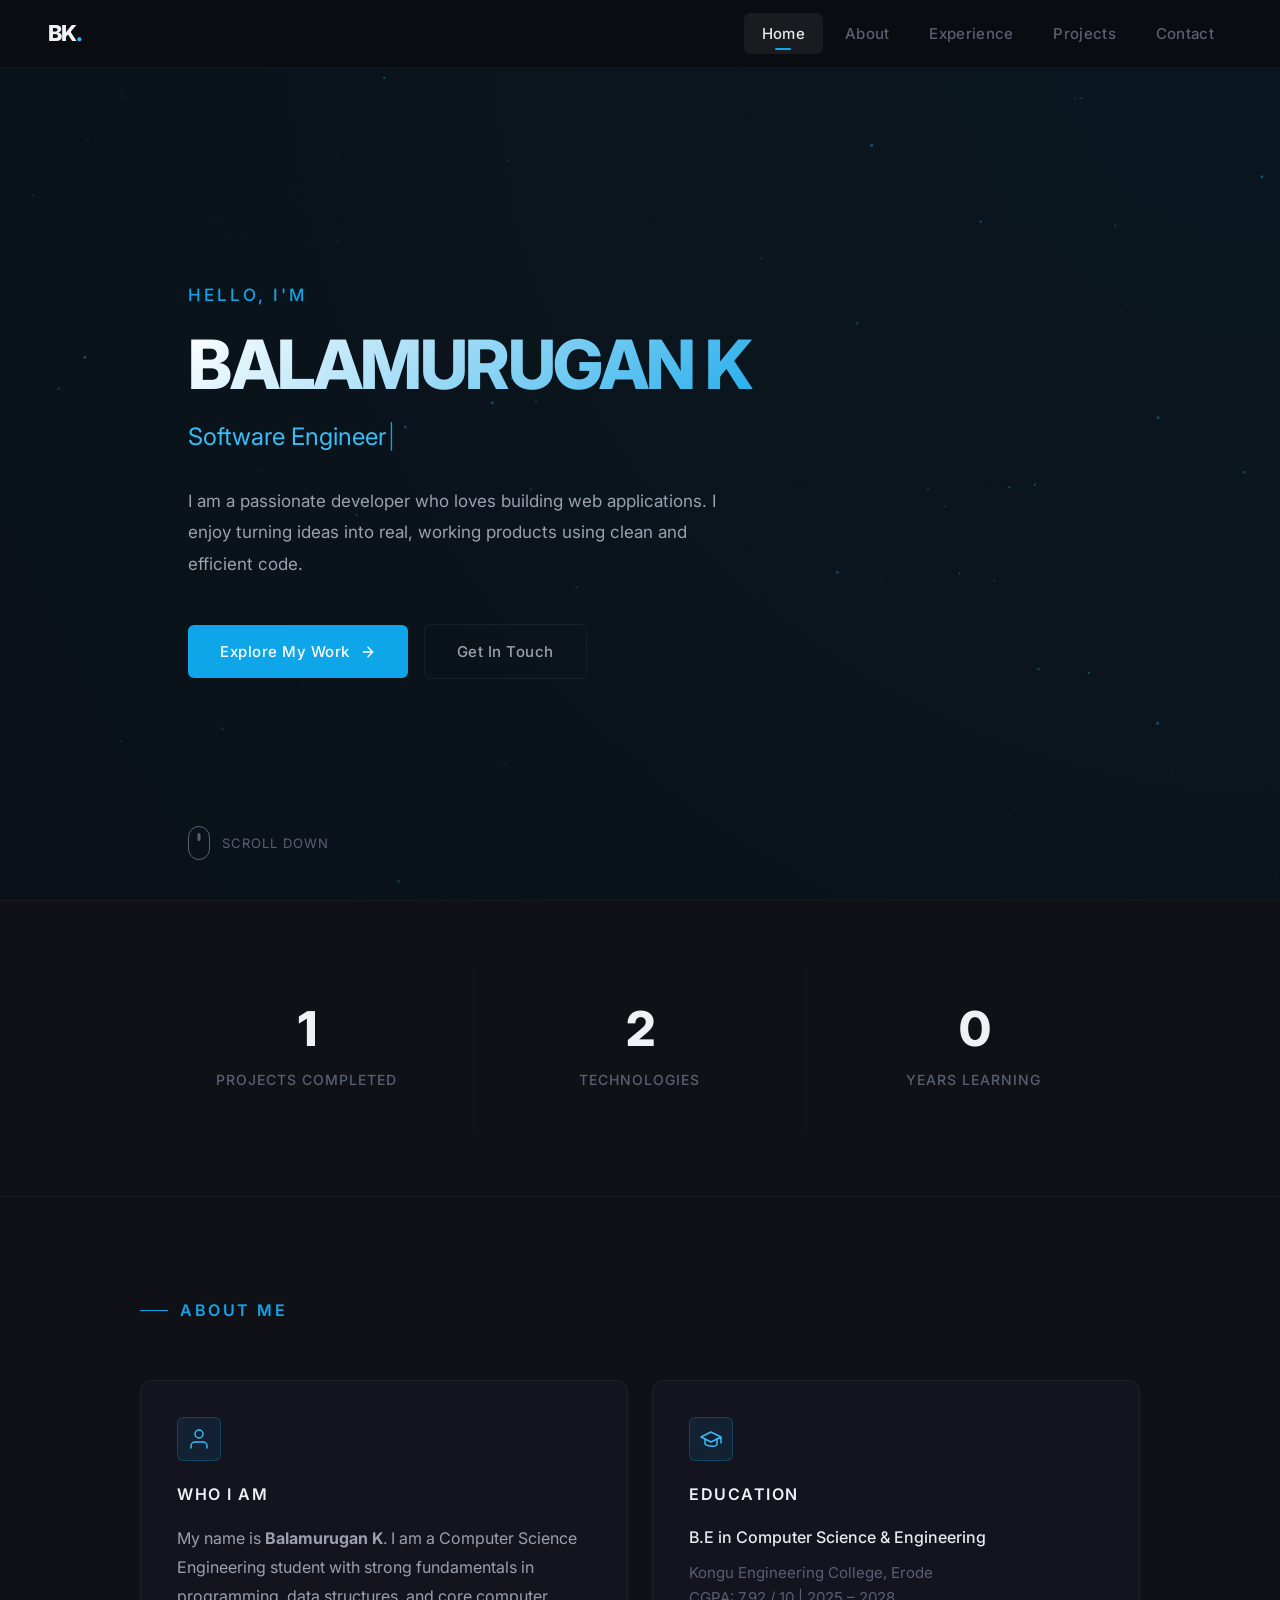
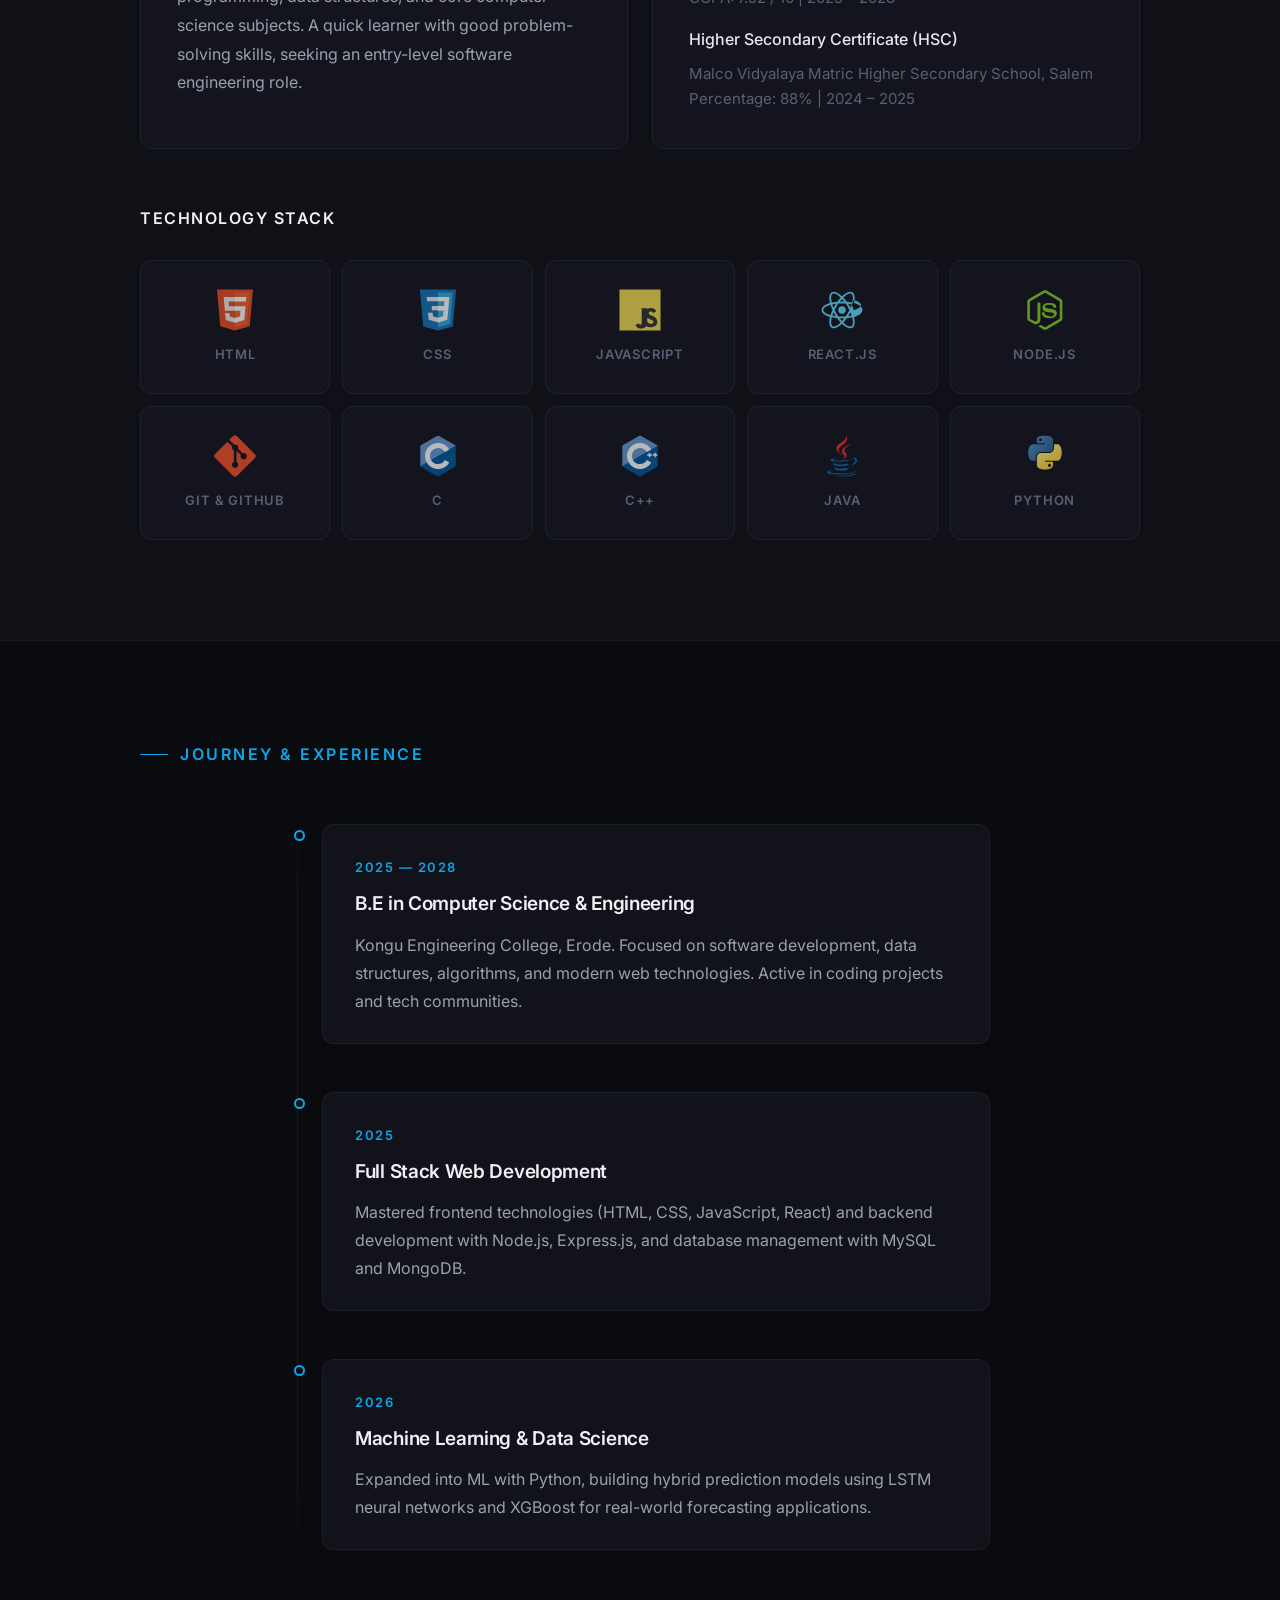
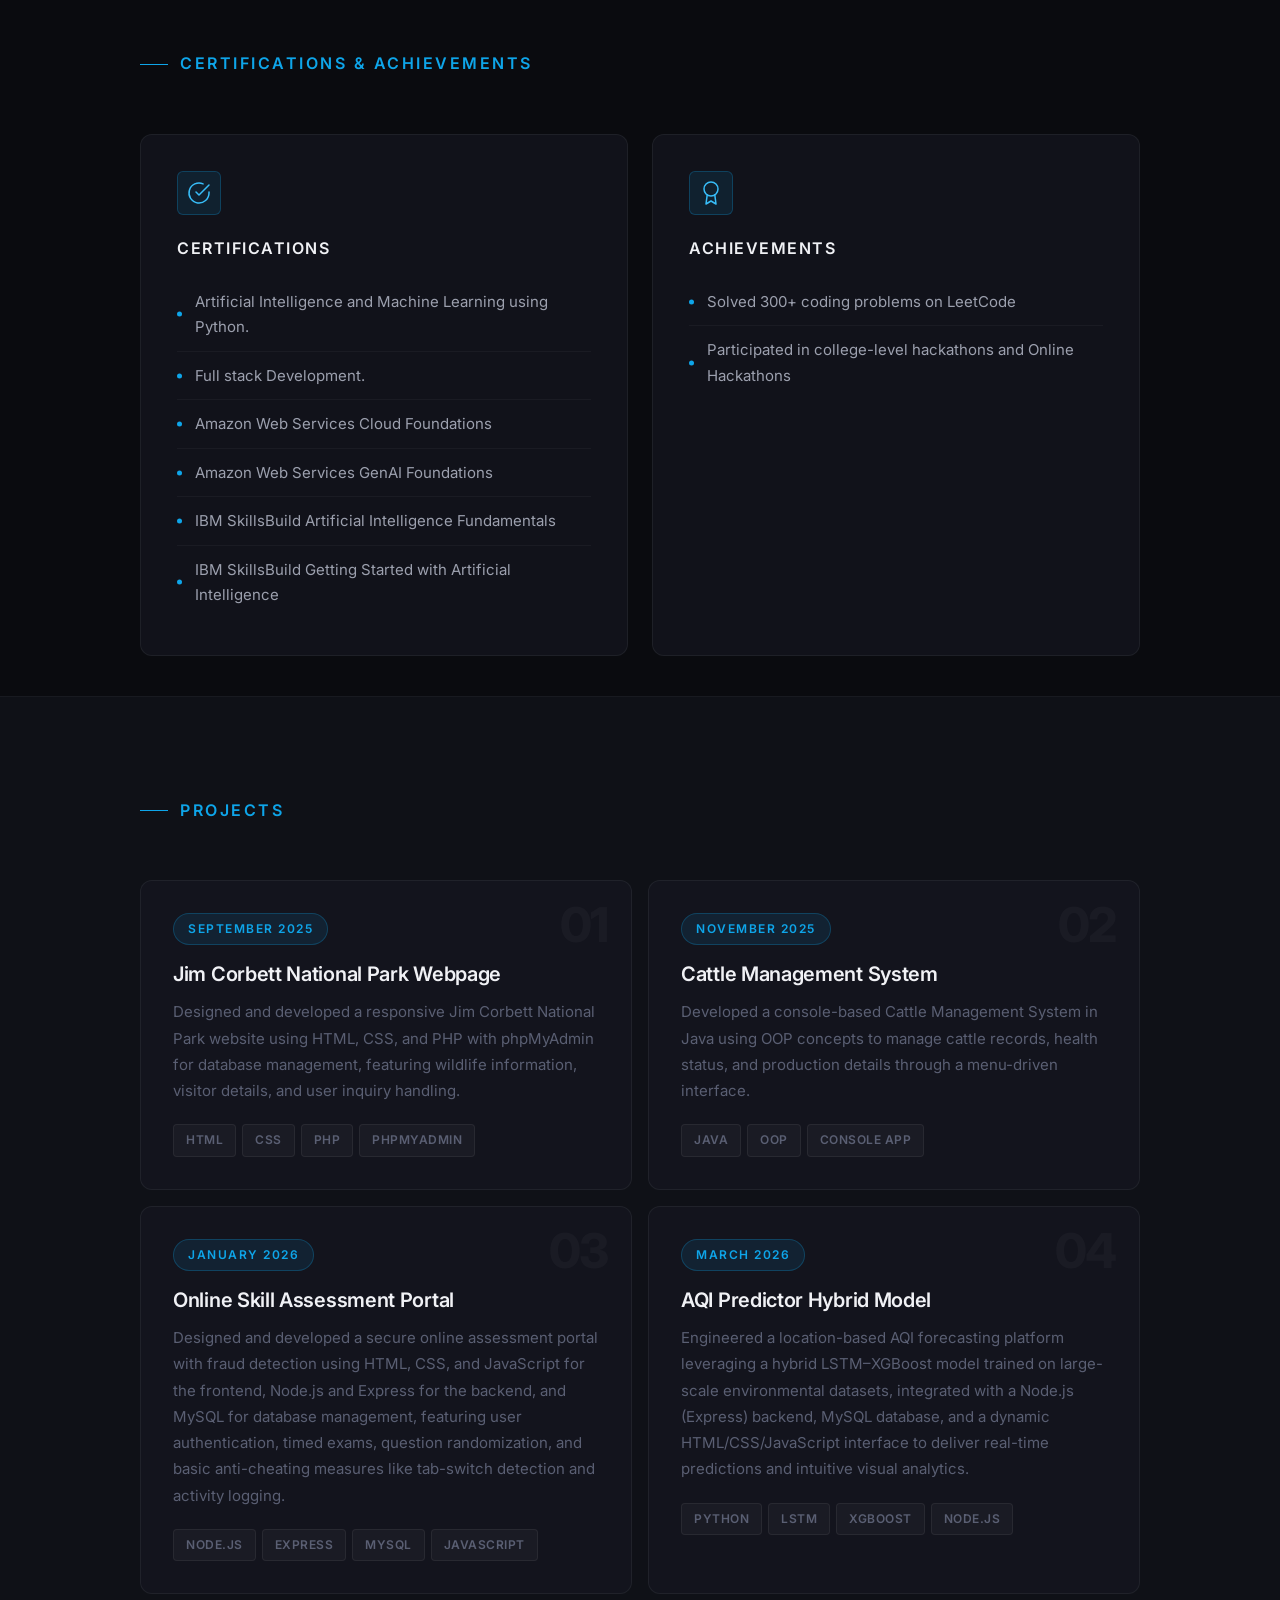
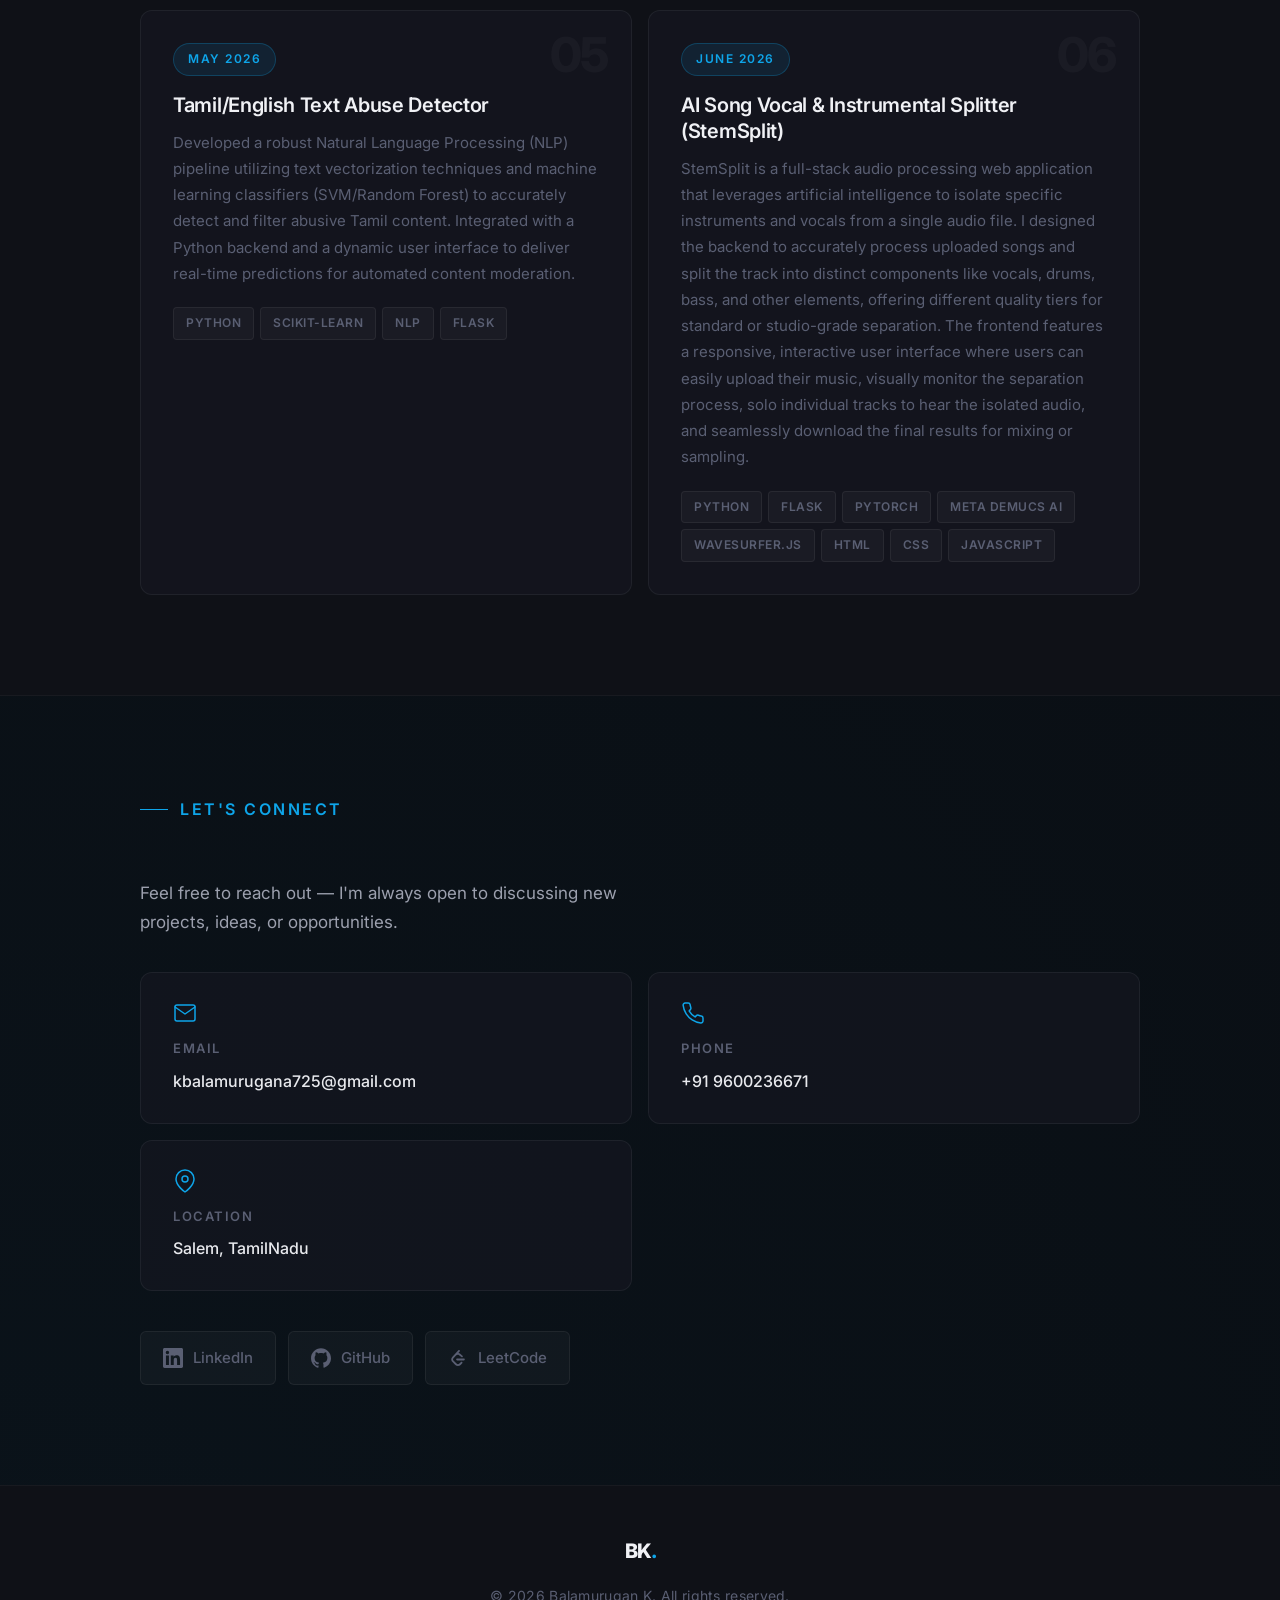
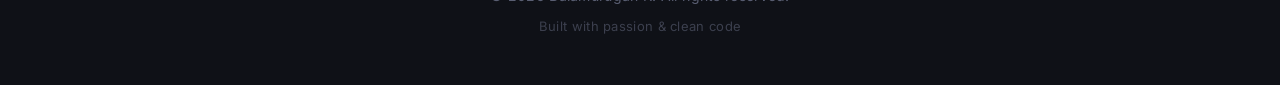
==== index.html @ 9d5fd38d "first commit" ====
<!DOCTYPE html>
<html lang="en">
<head>
    <meta charset="UTF-8">
    <meta name="viewport" content="width=device-width, initial-scale=1.0">
    <title>Balamurugan K - Software Engineer Portfolio</title>
    <meta name="description" content="Portfolio of Balamurugan K - Software Engineer specializing in modern web applications">
    <link rel="stylesheet" href="style.css">
    <link rel="preconnect" href="https://fonts.googleapis.com">
    <link rel="preconnect" href="https://fonts.gstatic.com" crossorigin>
    <link href="https://fonts.googleapis.com/css2?family=Inter:wght@300;400;500;600;700;800&display=swap" rel="stylesheet">
</head>
<body>

    <!-- Scroll Progress Bar -->
    <div class="scroll-progress" id="scroll-progress"></div>

    <!-- Animated Background Canvas -->
    <canvas id="bg-canvas"></canvas>

    <!-- Navigation -->
    <header id="main-header">
        <h1 class="logo">BK<span class="logo-dot">.</span></h1>
        <nav>
            <a href="#home" class="nav-link active">Home</a>
            <a href="#about" class="nav-link">About</a>
            <a href="#experience" class="nav-link">Experience</a>
            <a href="#projects" class="nav-link">Projects</a>
            <a href="#contact" class="nav-link">Contact</a>
        </nav>
        <button class="mobile-menu-btn" id="mobile-menu-btn" aria-label="Toggle menu">
            <span></span>
            <span></span>
            <span></span>
        </button>
    </header>

    <!-- Mobile Nav Overlay -->
    <div class="mobile-nav-overlay" id="mobile-nav-overlay">
        <nav class="mobile-nav">
            <a href="#home" class="mobile-nav-link">Home</a>
            <a href="#about" class="mobile-nav-link">About</a>
            <a href="#experience" class="mobile-nav-link">Experience</a>
            <a href="#projects" class="mobile-nav-link">Projects</a>
            <a href="#contact" class="mobile-nav-link">Contact</a>
        </nav>
    </div>

    <!-- Home Section -->
    <section id="home" class="hero-section">
        <div class="hero-content">
            <p class="greeting reveal">Hello, I'm</p>
            <h2 class="name reveal">BALAMURUGAN K</h2>
            <p class="title reveal">
                <span class="typing-text" id="typing-text"></span>
                <span class="cursor-blink">|</span>
            </p>
            <p class="intro reveal">
                I am a passionate developer who loves building web applications. 
                I enjoy turning ideas into real, working products using clean and efficient code.
            </p>
            <div class="hero-cta reveal">
                <a href="#about" class="btn btn-primary">
                    <span>Explore My Work</span>
                    <svg width="16" height="16" viewBox="0 0 24 24" fill="none" stroke="currentColor" stroke-width="2" stroke-linecap="round" stroke-linejoin="round"><line x1="5" y1="12" x2="19" y2="12"/><polyline points="12 5 19 12 12 19"/></svg>
                </a>
                <a href="#contact" class="btn btn-outline">Get In Touch</a>
            </div>
        </div>
        <div class="scroll-indicator">
            <div class="mouse">
                <div class="mouse-wheel"></div>
            </div>
            <span>Scroll Down</span>
        </div>
    </section>

    <!-- Stats Section -->
    <section id="stats" class="stats-section">
        <div class="stats-grid">
            <div class="stat-item reveal">
                <span class="stat-number" data-target="5">0</span>
                <span class="stat-label">Projects Completed</span>
            </div>
            <div class="stat-item reveal">
                <span class="stat-number" data-target="9">0</span>
                <span class="stat-label">Technologies</span>
            </div>
            <div class="stat-item reveal">
                <span class="stat-number" data-target="2">0</span>
                <span class="stat-label">Years Learning</span>
            </div>
            <!-- <div class="stat-item reveal">
                <span class="stat-number" data-target="100">0</span>
                <span class="stat-suffix">%</span>
                <span class="stat-label">Passion & Dedication</span>
            </div> -->
        </div>
    </section>

    <!-- About Section -->
    <section id="about">
        <h2 class="section-title reveal">About Me</h2>
        <div class="about-content">
            <div class="about-card reveal">
                <div class="about-card-icon">
                    <svg width="24" height="24" viewBox="0 0 24 24" fill="none" stroke="currentColor" stroke-width="1.5" stroke-linecap="round" stroke-linejoin="round"><path d="M20 21v-2a4 4 0 0 0-4-4H8a4 4 0 0 0-4 4v2"/><circle cx="12" cy="7" r="4"/></svg>
                </div>
                <h3>Who I Am</h3>
                <p>
                    My name is <strong>Balamurugan K</strong>. I am a Computer Science Engineering student with strong fundamentals in programming, data structures, and core computer science subjects. A quick learner with good problem-solving skills, seeking an entry-level software engineering role.
                </p>
            </div>
            <div class="about-card reveal">
                <div class="about-card-icon">
                    <svg width="24" height="24" viewBox="0 0 24 24" fill="none" stroke="currentColor" stroke-width="1.5" stroke-linecap="round" stroke-linejoin="round"><path d="M22 10v6M2 10l10-5 10 5-10 5z"/><path d="M6 12v5c3 3 12 3 12 0v-5"/></svg>
                </div>
                <h3>Education</h3>
                <div class="education-item">
                    <div class="edu-degree">B.E in Computer Science & Engineering</div>
                    <div class="edu-details">Kongu Engineering College, Erode<br>CGPA: 7.92 / 10 | 2025 – 2028</div>
                </div>
                <div class="education-item" style="margin-top: 15px;">
                    <div class="edu-degree">Higher Secondary Certificate (HSC)</div>
                    <div class="edu-details">Malco Vidyalaya Matric Higher Secondary School, Salem<br>Percentage: 88% | 2024 – 2025</div>
                </div>
            </div>

        </div>

        <!-- Skills with animated progress bars -->
        <div class="skills-section reveal">
            <h3 class="skills-heading">Technology Stack</h3>
            <div class="skills-grid">
                <!-- HTML -->
                <div class="skill-item">
                    <svg viewBox="0 0 128 128" width="48" height="48"><path fill="#E44D26" d="M19.037 113.876L9.032 1.661h109.936l-10.016 112.198-45.019 12.48z"/><path fill="#F16529" d="M64 116.8l36.378-10.086 8.559-95.878H64z"/><path fill="#EBEBEB" d="M64 52.455H45.788L44.53 38.361H64V24.599H29.489l.33 3.692 3.382 37.927H64zm0 35.743l-.061.017-15.327-4.14-.979-10.975H33.816l1.928 21.609 28.193 7.826.063-.017z"/><path fill="#fff" d="M63.952 52.455v13.763h16.947l-1.597 17.849-15.35 4.143v14.319l28.215-7.82.207-2.325 3.234-36.233.335-3.696h-3.708zm0-27.856v13.762h33.244l.276-3.092.628-6.978.329-3.692z"/></svg>
                    <span>HTML</span>
                </div>
                <!-- CSS -->
                <div class="skill-item">
                    <svg viewBox="0 0 128 128" width="48" height="48"><path fill="#1572B6" d="M18.814 114.123L8.76 1.352h110.48l-10.064 112.754-45.243 12.543z"/><path fill="#33A9DC" d="M64.001 117.062l36.559-10.136 8.601-96.354h-45.16z"/><path fill="#fff" d="M64.001 51.429h18.302l1.264-14.163H64.001V24.166h34.682l-.332 3.711-3.4 38.114H64.001z"/><path fill="#EBEBEB" d="M64.083 87.349l-.061.018-15.403-4.159-.985-11.031H33.752l1.937 21.717 28.331 7.863.063-.018z"/><path fill="#fff" d="M81.127 64.675l-1.666 18.522-15.426 4.164v14.39l28.354-7.858.208-2.337 2.406-26.881z"/><path fill="#EBEBEB" d="M64.048 24.166v13.1H30.64l-.277-3.108-.633-7.081-.337-2.911zm-.047 27.263v13.1H45.788l-.277-3.108-.632-7.08-.338-2.912z"/></svg>
                    <span>CSS</span>
                </div>
                <!-- JavaScript -->
                <div class="skill-item">
                    <svg viewBox="0 0 128 128" width="48" height="48"><path fill="#F0DB4F" d="M1.408 1.408h125.184v125.185H1.408z"/><path fill="#323330" d="M116.347 96.736c-.917-5.711-4.641-10.508-15.672-14.981-3.832-1.761-8.104-3.022-9.377-5.926-.452-1.69-.512-2.642-.226-3.665.821-3.32 4.784-4.355 7.925-3.403 2.023.678 3.938 2.237 5.093 4.724 5.402-3.498 5.391-3.475 9.163-5.879-1.381-2.141-2.118-3.129-3.022-4.045-3.249-3.629-7.676-5.498-14.756-5.355l-3.688.477c-3.534.893-6.902 2.748-8.877 5.235-5.926 6.724-4.236 18.492 2.975 23.335 7.104 5.332 17.54 6.545 18.873 11.531 1.297 6.104-4.486 8.08-10.234 7.378-4.236-.881-6.592-3.034-9.139-6.949-4.688 2.713-4.688 2.713-9.508 5.485 1.143 2.499 2.344 3.63 4.26 5.795 9.068 9.198 31.76 8.746 35.83-5.176.165-.478 1.261-3.666.38-8.581zM69.21 58.943l-.024 36.044c0 4.542.063 8.768-.3 10.18-.535 2.413-1.929 3.522-3.864 3.522-2.379 0-3.363-1.178-4.724-3.403-.357-.595-.596-.952-.727-1.19l-9.474 5.783c1.583 3.249 3.915 6.044 6.963 7.843 4.545 2.676 10.634 3.476 17.09 1.843 4.184-1.178 7.795-3.639 9.737-7.593 2.738-5.296 2.159-11.771 2.132-18.96l.048-34.164H69.21z"/></svg>
                    <span>JavaScript</span>
                </div>
                <!-- React -->
                <div class="skill-item">
                    <svg viewBox="0 0 128 128" width="48" height="48"><g fill="#61DAFB"><circle cx="64" cy="64" r="11.4"/><path d="M107.3 45.2c-2.2-.8-4.5-1.6-6.9-2.3.6-2.4 1.1-4.8 1.5-7.1 2.1-13.2-.2-22.5-6.6-26.1-1.9-1.1-4-1.6-6.4-1.6-7 0-15.9 5.2-24.9 13.9-9-8.7-17.9-13.9-24.9-13.9-2.4 0-4.5.5-6.4 1.6-6.4 3.7-8.7 13-6.6 26.1.4 2.3.9 4.7 1.5 7.1-2.4.7-4.7 1.4-6.9 2.3C8.2 50 1.4 56.6 1.4 64s6.9 14 19.3 18.8c2.2.8 4.5 1.6 6.9 2.3-.6 2.4-1.1 4.8-1.5 7.1-2.1 13.2.2 22.5 6.6 26.1 1.9 1.1 4 1.6 6.4 1.6 7.1 0 16-5.2 24.9-13.9 9 8.7 17.9 13.9 24.9 13.9 2.4 0 4.5-.5 6.4-1.6 6.4-3.7 8.7-13 6.6-26.1-.4-2.3-.9-4.7-1.5-7.1 2.4-.7 4.7-1.4 6.9-2.3 12.5-4.8 19.3-11.4 19.3-18.8s-6.8-14-19.3-18.8zM92.5 14.7c4.1 2.4 5.5 9.8 3.8 20.3-.3 2.1-.8 4.3-1.4 6.6-5.2-1.2-10.7-2-16.5-2.5-3.4-4.8-6.9-9.1-10.4-13 7.4-7.3 14.9-12.3 21-12.3 1.3 0 2.5.3 3.5.9zM81.3 74c-1.8 3.2-3.9 6.4-6.1 9.6-3.7.3-7.4.4-11.2.4-3.9 0-7.6-.1-11.2-.4-2.2-3.2-4.2-6.4-6-9.6-1.9-3.3-3.7-6.7-5.3-10 1.6-3.3 3.4-6.7 5.3-10 1.8-3.2 3.9-6.4 6.1-9.6 3.7-.3 7.4-.4 11.2-.4 3.9 0 7.6.1 11.2.4 2.2 3.2 4.2 6.4 6 9.6 1.9 3.3 3.7 6.7 5.3 10-1.7 3.3-3.4 6.6-5.3 10zm8.3-3.3c1.5 3.5 2.7 6.9 3.8 10.3-3.4.8-7 1.4-10.8 1.9 1.2-1.9 2.5-3.9 3.6-6 1.2-2 2.3-4.1 3.4-6.2zM64 97.8c-2.4-2.6-4.7-5.4-6.9-8.3 2.3.1 4.6.2 6.9.2 2.3 0 4.6-.1 6.9-.2-2.2 2.9-4.5 5.7-6.9 8.3zm-18.6-15c-3.8-.5-7.4-1.1-10.8-1.9 1.1-3.3 2.3-6.8 3.8-10.3 1.1 2 2.2 4.1 3.4 6.1 1.2 2.1 2.4 4.1 3.6 6.1zm-7-25.5c-1.5-3.5-2.7-6.9-3.8-10.3 3.4-.8 7-1.4 10.8-1.9-1.2 1.9-2.5 3.9-3.6 6-1.2 2-2.3 4.1-3.4 6.2zM64 30.2c2.4 2.6 4.7 5.4 6.9 8.3-2.3-.1-4.6-.2-6.9-.2-2.3 0-4.6.1-6.9.2 2.2-2.9 4.5-5.7 6.9-8.3zm22.2 21l-3.6-6c3.8.5 7.4 1.1 10.8 1.9-1.1 3.3-2.3 6.8-3.8 10.3-1.1-2.1-2.2-4.2-3.4-6.2zM31.7 35c-1.7-10.5-.3-17.9 3.8-20.3 1-.6 2.2-.9 3.5-.9 6 0 13.5 4.9 21 12.3-3.5 3.8-7 8.2-10.4 13-5.8.5-11.3 1.4-16.5 2.5-.6-2.3-1-4.5-1.4-6.6zM7 64c0-4.7 5.7-9.7 15.7-13.4 2-.8 4.2-1.5 6.4-2.1 1.6 5 3.6 10.3 6 15.6-2.4 5.3-4.5 10.5-6 15.5C15.3 75.6 7 69.6 7 64zm28.5 49.3c-4.1-2.4-5.5-9.8-3.8-20.3.3-2.1.8-4.3 1.4-6.6 5.2 1.2 10.7 2 16.5 2.5 3.4 4.8 6.9 9.1 10.4 13-7.4 7.3-14.9 12.3-21 12.3-1.3 0-2.5-.3-3.5-.9zM96.3 93c1.7 10.5.3 17.9-3.8 20.3-1 .6-2.2.9-3.5.9-6 0-13.5-4.9-21-12.3 3.5-3.8 7-8.2 10.4-13 5.8-.5 11.3-1.4 16.5-2.5.6 2.3 1 4.5 1.4 6.6zm9.9-30.6c-2 .8-4.2 1.5-6.4 2.1-1.6-5-3.6-10.3-6-15.6 2.4-5.3 4.5-10.5 6-15.5 13.8 4 22.1 10 22.1 15.6 0 4.7-5.8 9.7-15.7 13.4z"/></g></svg>
                    <span>React.js</span>
                </div>
                <!-- Node.js -->
                <div class="skill-item">
                    <svg viewBox="0 0 128 128" width="48" height="48"><path fill="#83CD29" d="M112.771 30.334L68.674 4.729c-2.781-1.584-6.402-1.584-9.205 0L14.901 30.334C12.031 31.985 10 35.088 10 38.407v51.142c0 3.319 2.084 6.423 4.954 8.083l11.775 6.688c5.628 2.772 7.617 2.772 10.178 2.772 8.333 0 13.093-5.039 13.093-13.828v-50.49c0-.713-.371-1.774-1.071-1.774h-5.623c-.712 0-2.306 1.061-2.306 1.774v50.49c0 3.896-3.524 7.773-10.11 4.48L18.723 91.06c-.424-.23-.723-.693-.723-1.181V38.407c0-.482.555-.966.982-1.213l44.424-25.561c.415-.235 1.025-.235 1.439 0l43.882 25.555c.42.253.272.722.272 1.219v51.142c0 .488.183.963-.232 1.198l-44.086 25.576c-.378.227-.847.227-1.261 0l-11.307-6.749c-.341-.198-.746-.269-1.073-.086-3.146 1.783-3.726 2.02-6.677 3.043-.726.253-1.797.692.41 1.929l14.798 8.754a9.294 9.294 0 004.647 1.246c1.642 0 3.25-.426 4.667-1.246l43.885-25.582c2.87-1.672 4.23-4.764 4.23-8.083V38.407c0-3.319-1.36-6.414-4.229-8.073zM77.91 81.445c-11.726 0-14.309-3.235-15.17-9.066-.1-.628-.633-1.379-1.272-1.379h-5.731c-.71 0-1.279.86-1.279 1.566 0 7.466 4.059 16.512 23.453 16.512 14.039 0 22.088-5.455 22.088-15.109 0-9.572-6.467-12.084-20.082-13.886-13.762-1.819-15.16-2.738-15.16-5.962 0-2.658 1.184-6.203 11.374-6.203 9.105 0 12.461 1.954 13.842 8.091.118.577.645 1.06 1.24 1.06h5.754c.354 0 .692-.286.94-.586.241-.3.367-.624.367-1.032-.577-8.604-5.129-12.612-22.143-12.612-12.659 0-20.198 5.334-20.198 14.289 0 9.7 7.5 12.378 19.641 13.563 14.545 1.425 15.607 3.547 15.607 6.415 0 4.972-3.978 7.076-13.271 7.076z"/></svg>
                    <span>Node.js</span>
                </div>
                <!-- Git -->
                <div class="skill-item">
                    <svg viewBox="0 0 128 128" width="48" height="48"><path fill="#F34F29" d="M124.737 58.378L69.621 3.264c-3.172-3.174-8.32-3.174-11.497 0L46.68 14.71l14.518 14.518c3.375-1.139 7.243-.375 9.932 2.314 2.703 2.706 3.461 6.607 2.294 9.993l13.992 13.993c3.385-1.167 7.292-.413 9.994 2.295 3.78 3.777 3.78 9.9 0 13.679a9.673 9.673 0 01-13.683 0 9.677 9.677 0 01-2.105-10.521L68.574 47.933l-.002 34.341a9.708 9.708 0 012.559 1.828c3.778 3.777 3.778 9.898 0 13.683-3.779 3.777-9.904 3.777-13.679 0-3.778-3.784-3.778-9.905 0-13.683a9.65 9.65 0 013.167-2.11V47.333a9.581 9.581 0 01-3.167-2.111c-2.862-2.86-3.551-7.06-2.083-10.576L41.056 20.333 3.264 58.123a8.133 8.133 0 000 11.5l55.117 55.114c3.174 3.174 8.32 3.174 11.499 0l54.858-54.858a8.135 8.135 0 00-.001-11.501z"/></svg>
                    <span>Git & GitHub</span>
                </div>
                <!-- C -->
                <div class="skill-item">
                    <svg viewBox="0 0 128 128" width="48" height="48"><path fill="#659AD3" d="M115.4 30.7L67.1 2.9c-.8-.5-1.9-.7-3.1-.7-1.2 0-2.3.3-3.1.7l-48 27.9c-1.7 1-2.9 3.5-2.9 5.4v55.7c0 1.1.2 2.4 1 3.5l106.8-62c-.6-1.2-1.5-2.1-2.4-2.7z"/><path fill="#03599C" d="M10.7 95.3c.5.8 1.2 1.5 1.9 1.9l48.2 27.9c.8.5 1.9.7 3.1.7 1.2 0 2.3-.3 3.1-.7l48-27.9c1.7-1 2.9-3.5 2.9-5.4V36.1c0-.9-.1-1.9-.6-2.8l-106.6 62z"/><path fill="#fff" d="M85.3 76.3C81.1 83.5 73.1 88.5 64 88.5c-13.5 0-24.5-11-24.5-24.5s11-24.5 24.5-24.5c9.1 0 17.1 5 21.3 12.5l13-7.5c-6.8-11.9-19.6-20-34.3-20-21.8 0-39.5 17.7-39.5 39.5s17.7 39.5 39.5 39.5c14.6 0 27.4-8 34.2-19.8l-12.9-7.4z"/></svg>
                    <span>C</span>
                </div>
                <!-- C++ -->
                <div class="skill-item">
                    <svg viewBox="0 0 128 128" width="48" height="48"><path fill="#659AD3" d="M115.4 30.7L67.1 2.9c-.8-.5-1.9-.7-3.1-.7-1.2 0-2.3.3-3.1.7l-48 27.9c-1.7 1-2.9 3.5-2.9 5.4v55.7c0 1.1.2 2.4 1 3.5l106.8-62c-.6-1.2-1.5-2.1-2.4-2.7z"/><path fill="#03599C" d="M10.7 95.3c.5.8 1.2 1.5 1.9 1.9l48.2 27.9c.8.5 1.9.7 3.1.7 1.2 0 2.3-.3 3.1-.7l48-27.9c1.7-1 2.9-3.5 2.9-5.4V36.1c0-.9-.1-1.9-.6-2.8l-106.6 62z"/><path fill="#fff" d="M85.3 76.3C81.1 83.5 73.1 88.5 64 88.5c-13.5 0-24.5-11-24.5-24.5s11-24.5 24.5-24.5c9.1 0 17.1 5 21.3 12.5l13-7.5c-6.8-11.9-19.6-20-34.3-20-21.8 0-39.5 17.7-39.5 39.5s17.7 39.5 39.5 39.5c14.6 0 27.4-8 34.2-19.8l-12.9-7.4z"/><path fill="#fff" d="M100 59h-5v-5h-4v5h-5v4h5v5h4v-5h5zM117 59h-5v-5h-4v5h-5v4h5v5h4v-5h5z"/></svg>
                    <span>C++</span>
                </div>
                <!-- Java -->
                <div class="skill-item">
                    <svg viewBox="0 0 128 128" width="48" height="48"><path fill="#0074BD" d="M47.617 98.12s-4.767 2.774 3.397 3.71c9.892 1.13 14.947.968 25.845-1.092 0 0 2.871 1.795 6.873 3.351-24.439 10.47-55.308-.607-36.115-5.969zm-2.988-13.665s-5.348 3.959 2.823 4.805c10.567 1.091 18.91 1.18 33.354-1.6 0 0 1.993 2.025 5.132 3.131-29.542 8.64-62.446.68-41.309-6.336z"/><path fill="#EA2D2E" d="M69.802 61.271c6.025 6.935-1.58 13.17-1.58 13.17s15.289-7.891 8.269-17.777c-6.559-9.215-11.587-13.792 15.635-29.58 0 .001-42.731 10.67-22.324 34.187z"/><path fill="#0074BD" d="M102.123 108.229s3.529 2.91-3.888 5.159c-14.102 4.272-58.706 5.56-71.094.171-4.451-1.938 3.899-4.625 6.526-5.192 2.739-.593 4.303-.485 4.303-.485-4.953-3.487-32.013 6.85-13.743 9.815 49.821 8.076 90.817-3.637 77.896-9.468zM49.912 70.294s-22.686 5.389-8.033 7.348c6.188.828 18.518.638 30.011-.326 9.39-.789 18.813-2.474 18.813-2.474s-3.308 1.419-5.704 3.053c-23.042 6.061-67.544 3.238-54.731-2.958 10.832-5.239 19.644-4.643 19.644-4.643zm40.697 22.747c23.421-12.167 12.591-23.86 5.032-22.285-1.848.385-2.677.72-2.677.72s.688-1.079 2-1.543c14.953-5.255 26.451 15.503-4.823 23.725 0-.002.359-.327.468-.617z"/><path fill="#EA2D2E" d="M76.491 1.587S89.459 14.563 63.79 32.22c-20.65 14.193-4.702 22.277-.001 31.516-12.034-10.862-20.866-20.413-14.947-29.322C57.619 21.902 80.375 16.14 76.491 1.587z"/><path fill="#0074BD" d="M52.214 126.021c22.476 1.437 57-.8 57.817-11.436 0 0-1.571 4.032-18.577 7.231-19.186 3.612-42.854 3.191-56.887.874 0 .001 2.875 2.381 17.647 3.331z"/></svg>
                    <span>Java</span>
                </div>
                <!-- Python -->
                <div class="skill-item">
                    <svg viewBox="0 0 128 128" width="48" height="48"><linearGradient id="a" x1="70.252" x2="170.659" y1="1237.399" y2="1151.066" gradientTransform="matrix(.563 0 0 -.568 -29.215 707.817)" gradientUnits="userSpaceOnUse"><stop offset="0" stop-color="#5A9FD4"/><stop offset="1" stop-color="#306998"/></linearGradient><path fill="url(#a)" d="M63.391 1.988c-4.222.02-8.252.379-11.8 1.007-10.45 1.846-12.346 5.71-12.346 12.837v9.411h24.693v3.137H29.977c-7.176 0-13.46 4.313-15.426 12.521-2.268 9.405-2.368 15.275 0 25.096 1.755 7.311 5.947 12.519 13.124 12.519h8.491V67.234c0-8.151 7.051-15.34 15.426-15.34h24.665c6.866 0 12.346-5.654 12.346-12.548V15.833c0-6.693-5.646-11.72-12.346-12.837-4.244-.706-8.645-1.027-12.866-1.008zM50.037 9.557c2.55 0 4.634 2.117 4.634 4.721 0 2.593-2.083 4.69-4.634 4.69-2.56 0-4.633-2.097-4.633-4.69-.001-2.604 2.073-4.721 4.633-4.721z"/><linearGradient id="b" x1="209.474" x2="173.62" y1="1098.811" y2="1149.537" gradientTransform="matrix(.563 0 0 -.568 -29.215 707.817)" gradientUnits="userSpaceOnUse"><stop offset="0" stop-color="#FFD43B"/><stop offset="1" stop-color="#FFE873"/></linearGradient><path fill="url(#b)" d="M91.682 28.38v10.966c0 8.5-7.208 15.655-15.426 15.655H51.591c-6.756 0-12.346 5.783-12.346 12.549v23.515c0 6.691 5.818 10.628 12.346 12.547 7.816 2.297 15.312 2.713 24.665 0 6.216-1.801 12.346-5.423 12.346-12.547v-9.412H63.938v-3.138h37.012c7.176 0 9.852-5.005 12.348-12.519 2.578-7.735 2.467-15.174 0-25.096-1.774-7.145-5.161-12.521-12.348-12.521h-9.268zM77.809 87.927c2.561 0 4.634 2.097 4.634 4.692 0 2.602-2.074 4.719-4.634 4.719-2.55 0-4.633-2.117-4.633-4.719 0-2.595 2.083-4.692 4.633-4.692z"/></svg>
                    <span>Python</span>
                </div>
            </div>
        </div>
    </section>

    <!-- Experience / Timeline Section -->
    <section id="experience" class="experience-section">
        <h2 class="section-title reveal">Journey & Experience</h2>
        <div class="timeline">
            <div class="timeline-item reveal" data-side="left">
                <div class="timeline-dot"></div>
                <div class="timeline-content">
                    <span class="timeline-date">2025 — 2028</span>
                    <h3>B.E in Computer Science & Engineering</h3>
                    <p>Kongu Engineering College, Erode. Focused on software development, data structures, algorithms, and modern web technologies. Active in coding projects and tech communities.</p>
                </div>
            </div>
            <div class="timeline-item reveal" data-side="right">
                <div class="timeline-dot"></div>
                <div class="timeline-content">
                    <span class="timeline-date">2025</span>
                    <h3>Full Stack Web Development</h3>
                    <p>Mastered frontend technologies (HTML, CSS, JavaScript, React) and backend development with Node.js, Express.js, and database management with MySQL and MongoDB.</p>
                </div>
            </div>
            <div class="timeline-item reveal" data-side="left">
                <div class="timeline-dot"></div>
                <div class="timeline-content">
                    <span class="timeline-date">2026</span>
                    <h3>Machine Learning & Data Science</h3>
                    <p>Expanded into ML with Python, building hybrid prediction models using LSTM neural networks and XGBoost for real-world forecasting applications.</p>
                </div>
            </div>
        </div>
    </section>

    <!-- Certifications & Achievements Section -->
    <section id="certifications-achievements" class="experience-section" style="padding-top: 0; padding-bottom: 40px;">
        <h2 class="section-title reveal">Certifications & Achievements</h2>
        
        <div class="about-content" style="grid-template-columns: repeat(2, 1fr);">
            <div class="about-card reveal">
                <div class="about-card-icon">
                    <svg width="24" height="24" viewBox="0 0 24 24" fill="none" stroke="currentColor" stroke-width="1.5" stroke-linecap="round" stroke-linejoin="round"><path d="M22 11.08V12a10 10 0 1 1-5.93-9.14"></path><polyline points="22 4 12 14.01 9 11.01"></polyline></svg>
                </div>
                <h3>Certifications</h3>
                <ul>
                    <li>Artificial Intelligence and Machine Learning using Python.</li>
                    <li>Full stack Development.</li>
                    <li>Amazon Web Services Cloud Foundations</li>
                    <li>Amazon Web Services GenAI Foundations</li>
                    <li>IBM SkillsBuild Artificial Intelligence Fundamentals</li>
                    <li>IBM SkillsBuild Getting Started with Artificial Intelligence</li>
                </ul>
            </div>
            
            <div class="about-card reveal">
                <div class="about-card-icon">
                    <svg width="24" height="24" viewBox="0 0 24 24" fill="none" stroke="currentColor" stroke-width="1.5" stroke-linecap="round" stroke-linejoin="round"><circle cx="12" cy="8" r="7"></circle><polyline points="8.21 13.89 7 23 12 20 17 23 15.79 13.88"></polyline></svg>
                </div>
                <h3>Achievements</h3>
                <ul>
                    <li>Solved 300+ coding problems on LeetCode</li>
                    <li>Participated in college-level hackathons and Online Hackathons</li>
                </ul>
            </div>
        </div>
    </section>

    <!-- Projects Section -->
    <section id="projects">
        <h2 class="section-title reveal">Projects</h2>
        <div class="projects-grid">

            <!-- Project 1 -->
            <div class="project-card reveal" id="project-jim-corbett">
                <div class="project-card-inner">
                    <div class="project-number">01</div>
                    <div class="project-header">
                        <span class="project-date">September 2025</span>
                    </div>
                    <h3 class="project-title">Jim Corbett National Park Webpage</h3>
                    <p class="project-description">
                        Designed and developed a responsive Jim Corbett National Park website
                        using HTML, CSS, and PHP with phpMyAdmin for database management,
                        featuring wildlife information, visitor details, and user inquiry handling.
                    </p>
                    <div class="project-tags">
                        <span class="tag">HTML</span>
                        <span class="tag">CSS</span>
                        <span class="tag">PHP</span>
                        <span class="tag">phpMyAdmin</span>
                    </div>
                </div>
            </div>

            <!-- Project 2 -->
            <div class="project-card reveal" id="project-cattle-management">
                <div class="project-card-inner">
                    <div class="project-number">02</div>
                    <div class="project-header">
                        <span class="project-date">November 2025</span>
                    </div>
                    <h3 class="project-title">Cattle Management System</h3>
                    <p class="project-description">
                        Developed a console-based Cattle Management System in Java using OOP
                        concepts to manage cattle records, health status, and production details
                        through a menu-driven interface.
                    </p>
                    <div class="project-tags">
                        <span class="tag">Java</span>
                        <span class="tag">OOP</span>
                        <span class="tag">Console App</span>
                    </div>
                </div>
            </div>

            <!-- Project 3 -->
            <div class="project-card reveal" id="project-skill-assessment">
                <div class="project-card-inner">
                    <div class="project-number">03</div>
                    <div class="project-header">
                        <span class="project-date">January 2026</span>
                    </div>
                    <h3 class="project-title">Online Skill Assessment Portal</h3>
                    <p class="project-description">
                        Designed and developed a secure online assessment portal with fraud
                        detection using HTML, CSS, and JavaScript for the frontend, Node.js and
                        Express for the backend, and MySQL for database management, featuring
                        user authentication, timed exams, question randomization, and basic
                        anti-cheating measures like tab-switch detection and activity logging.
                    </p>
                    <div class="project-tags">
                        <span class="tag">Node.js</span>
                        <span class="tag">Express</span>
                        <span class="tag">MySQL</span>
                        <span class="tag">JavaScript</span>
                    </div>
                </div>
            </div>

            <!-- Project 4 -->
            <div class="project-card reveal" id="project-aqi-predictor">
                <div class="project-card-inner">
                    <div class="project-number">04</div>
                    <div class="project-header">
                        <span class="project-date">March 2026</span>
                    </div>
                    <h3 class="project-title">AQI Predictor Hybrid Model</h3>
                    <p class="project-description">
                        Engineered a location-based AQI forecasting platform leveraging a hybrid
                        LSTM–XGBoost model trained on large-scale environmental datasets,
                        integrated with a Node.js (Express) backend, MySQL database, and a dynamic
                        HTML/CSS/JavaScript interface to deliver real-time predictions and intuitive
                        visual analytics.
                    </p>
                    <div class="project-tags">
                        <span class="tag">Python</span>
                        <span class="tag">LSTM</span>
                        <span class="tag">XGBoost</span>
                        <span class="tag">Node.js</span>
                    </div>
                </div>
            </div>

            <!-- Project 5 -->
            <div class="project-card reveal" id="project-abuse-detector">
                <div class="project-card-inner">
                    <div class="project-number">05</div>
                    <div class="project-header">
                        <span class="project-date">May 2026</span>
                    </div>
                    <h3 class="project-title">Tamil/English Text Abuse Detector</h3>
                    <p class="project-description">
                        Developed a robust Natural Language Processing (NLP) pipeline utilizing text vectorization techniques and machine learning classifiers (SVM/Random Forest) to accurately detect and filter abusive Tamil content. Integrated with a Python backend and a dynamic user interface to deliver real-time predictions for automated content moderation.
                    </p>
                    <div class="project-tags">
                        <span class="tag">Python</span>
                        <span class="tag">Scikit-learn</span>
                        <span class="tag">NLP</span>
                        <span class="tag">Flask</span>
                    </div>
                </div>
            </div>

            <!-- Project 6 -->
            <div class="project-card reveal" id="project-stem-split">
                <div class="project-card-inner">
                    <div class="project-number">06</div>
                    <div class="project-header">
                        <span class="project-date">June 2026</span>
                    </div>
                    <h3 class="project-title">AI Song Vocal & Instrumental Splitter (StemSplit)</h3>
                    <p class="project-description">
                        StemSplit is a full-stack audio processing web application that leverages artificial intelligence to isolate specific instruments and vocals from a single audio file. I designed the backend to accurately process uploaded songs and split the track into distinct components like vocals, drums, bass, and other elements, offering different quality tiers for standard or studio-grade separation. The frontend features a responsive, interactive user interface where users can easily upload their music, visually monitor the separation process, solo individual tracks to hear the isolated audio, and seamlessly download the final results for mixing or sampling.
                    </p>
                    <div class="project-tags">
                        <span class="tag">Python</span>
                        <span class="tag">Flask</span>
                        <span class="tag">PyTorch</span>
                        <span class="tag">Meta Demucs AI</span>
                        <span class="tag">WaveSurfer.js</span>
                        <span class="tag">HTML</span>
                        <span class="tag">CSS</span>
                        <span class="tag">JavaScript</span>
                    </div>
                </div>
            </div>

        </div>
    </section>

    <!-- Contact Section -->
    <section id="contact">
        <h2 class="section-title reveal">Let's Connect</h2>
        <div class="contact-wrapper reveal">
            <p class="contact-intro">Feel free to reach out — I'm always open to discussing new projects, ideas, or opportunities.</p>
            <div class="contact-cards">
                <a href="mailto:kbalamurugana725@gmail.com" class="contact-card" id="contact-email">
                    <svg width="24" height="24" viewBox="0 0 24 24" fill="none" stroke="currentColor" stroke-width="1.5" stroke-linecap="round" stroke-linejoin="round"><path d="M4 4h16c1.1 0 2 .9 2 2v12c0 1.1-.9 2-2 2H4c-1.1 0-2-.9-2-2V6c0-1.1.9-2 2-2z"/><polyline points="22,6 12,13 2,6"/></svg>
                    <span class="contact-card-label">Email</span>
                    <span class="contact-card-value">kbalamurugana725@gmail.com</span>
                </a>
                <a href="tel:+919600236671" class="contact-card" id="contact-phone">
                    <svg width="24" height="24" viewBox="0 0 24 24" fill="none" stroke="currentColor" stroke-width="1.5" stroke-linecap="round" stroke-linejoin="round"><path d="M22 16.92v3a2 2 0 0 1-2.18 2 19.79 19.79 0 0 1-8.63-3.07 19.5 19.5 0 0 1-6-6 19.79 19.79 0 0 1-3.07-8.67A2 2 0 0 1 4.11 2h3a2 2 0 0 1 2 1.72 12.84 12.84 0 0 0 .7 2.81 2 2 0 0 1-.45 2.11L8.09 9.91a16 16 0 0 0 6 6l1.27-1.27a2 2 0 0 1 2.11-.45 12.84 12.84 0 0 0 2.81.7A2 2 0 0 1 22 16.92z"/></svg>
                    <span class="contact-card-label">Phone</span>
                    <span class="contact-card-value">+91 9600236671</span>
                </a>
                <div class="contact-card" id="contact-location" style="cursor: default;">
                    <svg width="24" height="24" viewBox="0 0 24 24" fill="none" stroke="currentColor" stroke-width="1.5" stroke-linecap="round" stroke-linejoin="round"><path d="M21 10c0 7-9 13-9 13s-9-6-9-13a9 9 0 0 1 18 0z"></path><circle cx="12" cy="10" r="3"></circle></svg>
                    <span class="contact-card-label">Location</span>
                    <span class="contact-card-value">Salem, TamilNadu</span>
                </div>
            </div>
            <div class="social-links">
                <!-- LinkedIn -->
                <a href="https://www.linkedin.com/in/balamurugan-k-868347327/" target="_blank" class="social-icon" id="linkedin-link" title="LinkedIn">
                    <svg xmlns="http://www.w3.org/2000/svg" width="20" height="20" viewBox="0 0 24 24" fill="currentColor">
                        <path d="M20.447 20.452h-3.554v-5.569c0-1.328-.027-3.037-1.852-3.037-1.853 0-2.136 1.445-2.136 2.939v5.667H9.351V9h3.414v1.561h.046c.477-.9 1.637-1.85 3.37-1.85 3.601 0 4.267 2.37 4.267 5.455v6.286zM5.337 7.433a2.062 2.062 0 01-2.063-2.065 2.064 2.064 0 112.063 2.065zm1.782 13.019H3.555V9h3.564v11.452zM22.225 0H1.771C.792 0 0 .774 0 1.729v20.542C0 23.227.792 24 1.771 24h20.451C23.2 24 24 23.227 24 22.271V1.729C24 .774 23.2 0 22.222 0h.003z"/>
                    </svg>
                    <span>LinkedIn</span>
                </a>
                <!-- GitHub -->
                <a href="https://github.com/balamurugank-22" target="_blank" class="social-icon" id="github-link" title="GitHub">
                    <svg xmlns="http://www.w3.org/2000/svg" width="20" height="20" viewBox="0 0 24 24" fill="currentColor">
                        <path d="M12 .297c-6.63 0-12 5.373-12 12 0 5.303 3.438 9.8 8.205 11.385.6.113.82-.258.82-.577 0-.285-.01-1.04-.015-2.04-3.338.724-4.042-1.61-4.042-1.61C4.422 18.07 3.633 17.7 3.633 17.7c-1.087-.744.084-.729.084-.729 1.205.084 1.838 1.236 1.838 1.236 1.07 1.835 2.809 1.305 3.495.998.108-.776.417-1.305.76-1.605-2.665-.3-5.466-1.332-5.466-5.93 0-1.31.465-2.38 1.235-3.22-.135-.303-.54-1.523.105-3.176 0 0 1.005-.322 3.3 1.23.96-.267 1.98-.399 3-.405 1.02.006 2.04.138 3 .405 2.28-1.552 3.285-1.23 3.285-1.23.645 1.653.24 2.873.12 3.176.765.84 1.23 1.91 1.23 3.22 0 4.61-2.805 5.625-5.475 5.92.42.36.81 1.096.81 2.22 0 1.606-.015 2.896-.015 3.286 0 .315.21.69.825.57C20.565 22.092 24 17.592 24 12.297c0-6.627-5.373-12-12-12"/>
                    </svg>
                    <span>GitHub</span>
                </a>
                <a href="https://leetcode.com/u/Balamurugan_22/" target="_blank" class="social-icon" id="leetcode-link" title="LeetCode">
                    <svg xmlns="http://www.w3.org/2000/svg" width="20" height="20" viewBox="0 0 640 640" fill="currentColor">
                        <!--!Font Awesome Free v7.2.0 by @fontawesome - https://fontawesome.com License - https://fontawesome.com/license/free Copyright 2026 Fonticons, Inc.-->
                        <path d="M331.4 73.3C342.5 61.5 361.1 60.8 373 71.9C384.9 83 385.5 101.7 374.4 113.5L331.4 159.5C352.9 162.8 373.5 171.3 390.5 185.1L465.1 245.4C477.7 255.6 479.7 274.2 469.5 286.8C459.3 299.4 440.8 301.4 428.1 291.2L353.5 230.9C327.3 209.8 281.6 212.7 259 236.8L177 325C155.5 348 157.9 385 182.6 409.2L273.8 498.6C298.7 522.6 339.4 522.6 363.9 498.2L415 447.2C426.5 435.7 445.1 435.7 456.6 447.3C468.1 458.9 468 477.5 456.5 489L405.4 540C358.3 587.1 281.4 587.7 233.5 541.6L141.5 451.4C94.6 405.3 90 331.9 134 284.7L331.4 73.3zM507.7 337.2C523.9 337.2 537.1 350.4 537.1 366.7C537.1 383 523.9 396.2 507.7 396.2L290.8 396.2C274.6 396.2 261.4 383 261.4 366.7C261.4 350.4 274.6 337.2 290.8 337.2L507.7 337.2z"/>
                    </svg>
                    <span>LeetCode</span>
                </a>
            </div>
        </div>
    </section>

    <!-- Footer -->
    <footer>
        <div class="footer-content">
            <p class="footer-logo">BK<span>.</span></p>
            <p>&copy; 2026 Balamurugan K. All rights reserved.</p>
            <p class="footer-tagline">Built with passion & clean code</p>
        </div>
    </footer>

    <script src="script.js"></script>
</body>
</html>
---- style.css ----
/* ===== Google Font ===== */
@import url('https://fonts.googleapis.com/css2?family=Inter:wght@300;400;500;600;700;800&display=swap');

/* ===== Custom Properties ===== */
:root {
    --bg-primary: #0a0b0f;
    --bg-secondary: #0f1117;
    --bg-tertiary: #161822;
    --bg-card: rgba(22, 24, 34, 0.6);
    --bg-card-hover: rgba(30, 33, 48, 0.8);
    --bg-glass: rgba(255, 255, 255, 0.03);
    --bg-glass-hover: rgba(255, 255, 255, 0.06);

    --text-primary: #e8e9ed;
    --text-secondary: #9ca0ae;
    --text-muted: #5a5f73;
    --text-heading: #f0f1f5;

    --accent: #0ea5e9;
    --accent-light: #38bdf8;
    --accent-soft: rgba(14, 165, 233, 0.1);
    --accent-border: rgba(14, 165, 233, 0.25);

    --border-subtle: rgba(255, 255, 255, 0.04);
    --border-card: rgba(255, 255, 255, 0.06);

    --shadow-sm: 0 2px 8px rgba(0, 0, 0, 0.3);
    --shadow-md: 0 8px 32px rgba(14, 165, 233, 0.15);
    --shadow-lg: 0 16px 48px rgba(14, 165, 233, 0.25);

    --radius-sm: 6px;
    --radius-md: 12px;
    --radius-lg: 20px;

    --transition-fast: 0.2s ease;
    --transition-smooth: 0.4s cubic-bezier(0.4, 0, 0.2, 1);
    --transition-spring: 0.5s cubic-bezier(0.34, 1.56, 0.64, 1);
}

/* ===== Reset & Base ===== */
*,
*::before,
*::after {
    margin: 0;
    padding: 0;
    box-sizing: border-box;
}

html {
    scroll-behavior: smooth;
    scroll-padding-top: 80px;
}

body {
    font-family: 'Inter', -apple-system, BlinkMacSystemFont, 'Segoe UI', sans-serif;
    color: var(--text-secondary);
    line-height: 1.7;
    background-color: var(--bg-primary);
    background-image: radial-gradient(circle at top right, rgba(14, 165, 233, 0.08), transparent 50%),
                      radial-gradient(circle at bottom left, rgba(14, 165, 233, 0.05), transparent 50%);
    min-height: 100vh;
    -webkit-font-smoothing: antialiased;
    -moz-osx-font-smoothing: grayscale;
    overflow-x: hidden;
}

a {
    text-decoration: none;
    color: inherit;
    transition: color var(--transition-fast);
}

ul {
    list-style: none;
    padding-left: 0;
}

/* ===== Scroll Progress Bar ===== */
.scroll-progress {
    position: fixed;
    top: 0;
    left: 0;
    height: 2px;
    width: 0%;
    background: linear-gradient(90deg, var(--accent), var(--accent-light));
    z-index: 1000;
    transition: width 0.1s linear;
}

/* ===== Background Canvas ===== */
#bg-canvas {
    position: fixed;
    top: 0;
    left: 0;
    width: 100%;
    height: 100%;
    z-index: 0;
    pointer-events: none;
}

/* ===== Header / Nav ===== */
header {
    display: flex;
    justify-content: space-between;
    align-items: center;
    padding: 0 48px;
    height: 68px;
    background: rgba(10, 11, 15, 0.75);
    backdrop-filter: blur(24px);
    -webkit-backdrop-filter: blur(24px);
    border-bottom: 1px solid var(--border-subtle);
    position: fixed;
    top: 0;
    left: 0;
    right: 0;
    z-index: 100;
    transition: all var(--transition-smooth);
}

header.scrolled {
    height: 56px;
    background: rgba(10, 11, 15, 0.92);
    box-shadow: var(--shadow-sm);
}

.logo {
    font-size: 22px;
    font-weight: 800;
    color: var(--text-heading);
    letter-spacing: -1px;
    cursor: default;
}

.logo-dot {
    color: var(--accent-light);
}

nav {
    display: flex;
    gap: 4px;
}

.nav-link {
    color: var(--text-muted);
    font-size: 15px;
    font-weight: 500;
    letter-spacing: 0.3px;
    padding: 8px 18px;
    border-radius: var(--radius-sm);
    transition: all var(--transition-fast);
    position: relative;
}

.nav-link:hover,
.nav-link.active {
    color: var(--text-primary);
    background: var(--bg-glass-hover);
}

.nav-link.active::after {
    content: '';
    position: absolute;
    bottom: 4px;
    left: 50%;
    transform: translateX(-50%);
    width: 16px;
    height: 2px;
    background: var(--accent);
    border-radius: 1px;
}

/* ===== Mobile Menu Button ===== */
.mobile-menu-btn {
    display: none;
    flex-direction: column;
    gap: 5px;
    background: none;
    border: none;
    cursor: pointer;
    padding: 8px;
    z-index: 200;
}

.mobile-menu-btn span {
    width: 22px;
    height: 2px;
    background: var(--text-secondary);
    border-radius: 2px;
    transition: all 0.3s ease;
}

.mobile-menu-btn.open span:nth-child(1) {
    transform: rotate(45deg) translate(5px, 5px);
}

.mobile-menu-btn.open span:nth-child(2) {
    opacity: 0;
}

.mobile-menu-btn.open span:nth-child(3) {
    transform: rotate(-45deg) translate(5px, -5px);
}

/* ===== Mobile Nav Overlay ===== */
.mobile-nav-overlay {
    display: none;
    position: fixed;
    inset: 0;
    background: rgba(10, 11, 15, 0.95);
    backdrop-filter: blur(20px);
    z-index: 99;
    justify-content: center;
    align-items: center;
    opacity: 0;
    transition: opacity 0.3s ease;
}

.mobile-nav-overlay.active {
    display: flex;
    opacity: 1;
}

.mobile-nav {
    display: flex;
    flex-direction: column;
    gap: 12px;
    text-align: center;
}

.mobile-nav-link {
    font-size: 24px;
    font-weight: 600;
    color: var(--text-secondary);
    padding: 12px 32px;
    border-radius: var(--radius-md);
    transition: all var(--transition-fast);
}

.mobile-nav-link:hover {
    color: var(--text-heading);
    background: var(--bg-glass-hover);
}

/* ===== Sections (shared) ===== */
section {
    padding: 100px 48px;
    max-width: 1000px;
    margin: 0 auto;
    position: relative;
    z-index: 1;
}

.section-title {
    font-size: 16px;
    font-weight: 600;
    letter-spacing: 2.5px;
    text-transform: uppercase;
    color: var(--accent);
    margin-bottom: 56px;
    display: inline-flex;
    align-items: center;
    gap: 12px;
}

.section-title::before {
    content: '';
    width: 28px;
    height: 1px;
    background: var(--accent);
}

/* ===== Reveal Animations ===== */
.reveal {
    opacity: 0;
    transform: translateY(30px);
    transition: opacity 0.7s cubic-bezier(0.4, 0, 0.2, 1), 
                transform 0.7s cubic-bezier(0.4, 0, 0.2, 1);
}

.reveal.visible {
    opacity: 1;
    transform: translateY(0);
}

/* ===== Hero Section ===== */
.hero-section {
    padding-top: 180px;
    padding-bottom: 120px;
    min-height: 100vh;
    display: flex;
    flex-direction: column;
    justify-content: center;
    position: relative;
}

.hero-content {
    max-width: 640px;
}

.hero-section .greeting {
    font-size: 17px;
    font-weight: 500;
    color: var(--accent);
    letter-spacing: 3px;
    text-transform: uppercase;
    margin-bottom: 20px;
}

.hero-section .name {
    font-size: 68px;
    font-weight: 800;
    background: linear-gradient(135deg, #ffffff 0%, var(--accent) 100%);
    -webkit-background-clip: text;
    background-clip: text;
    -webkit-text-fill-color: transparent;
    letter-spacing: -2.5px;
    line-height: 1.05;
    margin-bottom: 16px;
}

.hero-section .title {
    font-size: 24px;
    font-weight: 400;
    color: var(--text-secondary);
    margin-bottom: 28px;
    min-height: 34px;
    display: flex;
    align-items: center;
    gap: 2px;
}

.typing-text {
    color: var(--accent-light);
}

.cursor-blink {
    color: var(--accent);
    animation: blink 1s step-end infinite;
    font-weight: 300;
}

@keyframes blink {
    50% { opacity: 0; }
}

.hero-section .intro {
    font-size: 17px;
    color: var(--text-secondary);
    line-height: 1.85;
    margin-bottom: 44px;
    max-width: 540px;
}

.hero-cta {
    display: flex;
    gap: 16px;
    align-items: center;
}

/* ===== Buttons ===== */
.btn {
    display: inline-flex;
    align-items: center;
    gap: 10px;
    padding: 14px 32px;
    font-family: inherit;
    font-size: 15px;
    font-weight: 500;
    letter-spacing: 0.5px;
    border-radius: var(--radius-sm);
    cursor: pointer;
    transition: all var(--transition-smooth);
    border: none;
    text-decoration: none;
}

.btn-primary {
    background: var(--accent);
    color: #fff;
}

.btn-primary:hover {
    background: var(--accent-light);
    transform: translateY(-2px);
    box-shadow: 0 8px 24px rgba(110, 122, 154, 0.25);
}

.btn-outline {
    background: transparent;
    color: var(--text-secondary);
    border: 1px solid var(--border-card);
}

.btn-outline:hover {
    color: var(--text-primary);
    border-color: var(--accent-border);
    background: var(--accent-soft);
    transform: translateY(-2px);
}

/* ===== Scroll Indicator ===== */
.scroll-indicator {
    position: absolute;
    bottom: 40px;
    left: 48px;
    display: flex;
    align-items: center;
    gap: 12px;
    color: var(--text-muted);
    font-size: 13px;
    letter-spacing: 1px;
    text-transform: uppercase;
}

.mouse {
    width: 22px;
    height: 34px;
    border: 1.5px solid var(--text-muted);
    border-radius: 12px;
    position: relative;
}

.mouse-wheel {
    width: 3px;
    height: 8px;
    background: var(--text-muted);
    border-radius: 2px;
    position: absolute;
    top: 6px;
    left: 50%;
    transform: translateX(-50%);
    animation: scrollWheel 2s ease-in-out infinite;
}

@keyframes scrollWheel {
    0%, 100% { transform: translateX(-50%) translateY(0); opacity: 1; }
    50% { transform: translateX(-50%) translateY(8px); opacity: 0.3; }
}

/* ===== Stats Section ===== */
.stats-section {
    background: var(--bg-secondary);
    max-width: 100%;
    padding: 64px 48px;
    border-top: 1px solid var(--border-subtle);
    border-bottom: 1px solid var(--border-subtle);
}

.stats-grid {
    display: grid;
    grid-template-columns: repeat(3, 1fr);
    gap: 1px;
    max-width: 1000px;
    margin: 0 auto;
    background: var(--border-subtle);
    border-radius: var(--radius-md);
    overflow: hidden;
}

.stat-item {
    background: var(--bg-secondary);
    padding: 40px 24px;
    text-align: center;
    transition: background var(--transition-smooth);
}

.stat-item:hover {
    background: var(--bg-tertiary);
}

.stat-number {
    font-size: 48px;
    font-weight: 800;
    color: var(--text-heading);
    letter-spacing: -2px;
    display: inline;
    line-height: 1;
}

.stat-suffix {
    font-size: 34px;
    font-weight: 700;
    color: var(--accent);
}

.stat-label {
    display: block;
    font-size: 14px;
    font-weight: 500;
    color: var(--text-muted);
    letter-spacing: 1px;
    text-transform: uppercase;
    margin-top: 14px;
}

/* ===== About Section ===== */
#about {
    background: var(--bg-secondary);
    max-width: 100%;
    padding: 100px 48px;
    border-bottom: 1px solid var(--border-subtle);
}

#about .section-title {
    max-width: 1000px;
    margin-left: auto;
    margin-right: auto;
    display: flex;
}

.about-content {
    max-width: 1000px;
    margin: 0 auto;
    display: grid;
    grid-template-columns: repeat(2, 1fr);
    gap: 24px;
}

.about-card {
    background: var(--bg-card);
    padding: 36px;
    border: 1px solid var(--border-card);
    border-radius: var(--radius-md);
    transition: all var(--transition-smooth);
}

.about-card:hover {
    background: var(--bg-card-hover);
    border-color: var(--accent);
    transform: translateY(-6px);
    box-shadow: var(--shadow-md);
}

.about-card-icon {
    width: 44px;
    height: 44px;
    background: var(--accent-soft);
    border: 1px solid var(--accent-border);
    border-radius: var(--radius-sm);
    display: flex;
    align-items: center;
    justify-content: center;
    margin-bottom: 20px;
    color: var(--accent-light);
    transition: all var(--transition-smooth);
}

.about-card:hover .about-card-icon {
    background: rgba(110, 122, 154, 0.15);
}

.about-card h3 {
    font-size: 16px;
    font-weight: 600;
    letter-spacing: 1.5px;
    text-transform: uppercase;
    color: var(--text-heading);
    margin-bottom: 16px;
}

.about-card p {
    font-size: 16px;
    color: var(--text-secondary);
    line-height: 1.8;
}

.about-card li {
    color: var(--text-secondary);
    font-size: 15px;
    padding: 11px 0;
    border-bottom: 1px solid var(--border-subtle);
    padding-left: 18px;
    position: relative;
}

.about-card li:last-child {
    border-bottom: none;
}

.about-card li::before {
    content: '';
    position: absolute;
    left: 0;
    top: 50%;
    width: 5px;
    height: 5px;
    border-radius: 50%;
    background: var(--accent);
    transform: translateY(-50%);
}

/* Education item */
.education-item {
    margin-top: 4px;
}

.edu-degree {
    font-size: 16px;
    font-weight: 500;
    color: var(--text-primary);
    margin-bottom: 8px;
}

.edu-details {
    font-size: 15px;
    color: var(--text-muted);
    line-height: 1.7;
}

/* ===== Skills Section ===== */
.skills-section {
    max-width: 1000px;
    margin: 56px auto 0;
}

.skills-heading {
    font-size: 16px;
    font-weight: 600;
    letter-spacing: 1.5px;
    text-transform: uppercase;
    color: var(--text-heading);
    margin-bottom: 28px;
}

.skills-grid {
    display: grid;
    grid-template-columns: repeat(5, 1fr);
    gap: 12px;
}

.skill-item {
    display: flex;
    flex-direction: column;
    align-items: center;
    gap: 12px;
    padding: 28px 16px;
    background: var(--bg-card);
    border: 1px solid var(--border-card);
    border-radius: var(--radius-md);
    transition: all var(--transition-smooth);
    cursor: default;
}

.skill-item:hover {
    background: var(--bg-card-hover);
    border-color: var(--accent-border);
    transform: translateY(-4px) scale(1.02);
    box-shadow: var(--shadow-md);
}

.skill-item svg {
    width: 42px;
    height: 42px;
    opacity: 0.7;
    transition: all var(--transition-smooth);
}

.skill-item:hover svg {
    opacity: 1;
    transform: scale(1.1);
}

.skill-item span {
    color: var(--text-muted);
    font-size: 13px;
    font-weight: 600;
    letter-spacing: 0.8px;
    text-transform: uppercase;
    transition: color var(--transition-fast);
}

.skill-item:hover span {
    color: var(--text-secondary);
}

/* ===== Experience / Timeline Section ===== */
.experience-section {
    max-width: 100%;
    background: var(--bg-primary);
    padding: 100px 48px;
}

.experience-section .section-title {
    max-width: 1000px;
    margin-left: auto;
    margin-right: auto;
    display: flex;
}

.timeline {
    max-width: 700px;
    margin: 0 auto;
    position: relative;
    padding-left: 32px;
}

.timeline::before {
    content: '';
    position: absolute;
    left: 7px;
    top: 0;
    bottom: 0;
    width: 1px;
    background: linear-gradient(to bottom, transparent, var(--border-card) 10%, var(--border-card) 90%, transparent);
}

.timeline-item {
    position: relative;
    padding-bottom: 48px;
}

.timeline-item:last-child {
    padding-bottom: 0;
}

.timeline-dot {
    position: absolute;
    left: -28px;
    top: 6px;
    width: 11px;
    height: 11px;
    border-radius: 50%;
    background: var(--bg-primary);
    border: 2px solid var(--accent);
    transition: all var(--transition-smooth);
    z-index: 1;
}

.timeline-item:hover .timeline-dot {
    background: var(--accent);
    box-shadow: 0 0 16px var(--accent);
}

.timeline-content {
    background: var(--bg-card);
    border: 1px solid var(--border-card);
    border-radius: var(--radius-md);
    padding: 28px 32px;
    transition: all var(--transition-smooth);
}

.timeline-item:hover .timeline-content {
    border-color: var(--accent-border);
    background: var(--bg-card-hover);
    box-shadow: var(--shadow-md);
    transform: translateX(4px);
}

.timeline-date {
    font-size: 13px;
    font-weight: 600;
    letter-spacing: 1.5px;
    text-transform: uppercase;
    color: var(--accent);
    display: inline-block;
    margin-bottom: 10px;
}

.timeline-content h3 {
    font-size: 19px;
    font-weight: 600;
    color: var(--text-heading);
    margin-bottom: 10px;
    letter-spacing: -0.3px;
}

.timeline-content p {
    font-size: 16px;
    color: var(--text-secondary);
    line-height: 1.75;
}

/* ===== Projects Section ===== */
#projects {
    background: var(--bg-secondary);
    max-width: 100%;
    padding: 100px 48px;
    border-top: 1px solid var(--border-subtle);
    border-bottom: 1px solid var(--border-subtle);
}

#projects .section-title {
    max-width: 1000px;
    margin-left: auto;
    margin-right: auto;
    display: flex;
}

.projects-grid {
    display: grid;
    grid-template-columns: repeat(2, 1fr);
    gap: 16px;
    max-width: 1000px;
    margin: 0 auto;
}

.project-card {
    background: var(--bg-card);
    border: 1px solid var(--border-card);
    border-radius: var(--radius-md);
    overflow: hidden;
    transition: all var(--transition-smooth);
    position: relative;
}

.project-card::before {
    content: '';
    position: absolute;
    top: 0;
    left: 0;
    right: 0;
    height: 2px;
    background: linear-gradient(90deg, transparent, var(--accent-border), transparent);
    opacity: 0;
    transition: opacity var(--transition-smooth);
}

.project-card:hover {
    border-color: var(--accent-border);
    transform: translateY(-4px);
    box-shadow: var(--shadow-lg);
}

.project-card:hover::before {
    opacity: 1;
}

.project-card-inner {
    padding: 32px;
    position: relative;
}

.project-number {
    position: absolute;
    top: 20px;
    right: 24px;
    font-size: 48px;
    font-weight: 800;
    color: rgba(255, 255, 255, 0.03);
    letter-spacing: -2px;
    line-height: 1;
    pointer-events: none;
    transition: color var(--transition-smooth);
}

.project-card:hover .project-number {
    color: rgba(110, 122, 154, 0.08);
}

.project-header {
    display: flex;
    justify-content: flex-start;
    align-items: center;
    margin-bottom: 16px;
}

.project-date {
    font-size: 12px;
    font-weight: 600;
    color: var(--accent);
    letter-spacing: 1.5px;
    text-transform: uppercase;
    background: var(--accent-soft);
    border: 1px solid var(--accent-border);
    padding: 5px 14px;
    border-radius: 20px;
}

.project-title {
    font-size: 20px;
    font-weight: 600;
    color: var(--text-heading);
    margin-bottom: 12px;
    letter-spacing: -0.3px;
    line-height: 1.3;
}

.project-description {
    font-size: 15px;
    color: var(--text-muted);
    line-height: 1.75;
    margin-bottom: 20px;
}

.project-tags {
    display: flex;
    flex-wrap: wrap;
    gap: 6px;
}

.tag {
    font-size: 12px;
    font-weight: 600;
    padding: 5px 12px;
    border-radius: 4px;
    background: var(--bg-glass);
    color: var(--text-muted);
    border: 1px solid var(--border-card);
    letter-spacing: 0.5px;
    text-transform: uppercase;
    transition: all var(--transition-fast);
}

.project-card:hover .tag {
    border-color: var(--accent-border);
    color: var(--accent-light);
    background: var(--accent-soft);
}

/* ===== Contact Section ===== */
#contact {
    padding: 100px 48px;
    max-width: 100%;
}

#contact .section-title {
    max-width: 1000px;
    margin-left: auto;
    margin-right: auto;
    display: flex;
}

.contact-wrapper {
    max-width: 1000px;
    margin: 0 auto;
}

.contact-intro {
    font-size: 17px;
    color: var(--text-secondary);
    margin-bottom: 36px;
    max-width: 540px;
}

.contact-cards {
    display: grid;
    grid-template-columns: repeat(2, 1fr);
    gap: 16px;
    margin-bottom: 40px;
}

.contact-card {
    display: flex;
    flex-direction: column;
    gap: 8px;
    padding: 28px 32px;
    background: var(--bg-card);
    border: 1px solid var(--border-card);
    border-radius: var(--radius-md);
    transition: all var(--transition-smooth);
    text-decoration: none;
    color: inherit;
}

.contact-card:hover {
    border-color: var(--accent-border);
    background: var(--bg-card-hover);
    transform: translateY(-2px);
    box-shadow: var(--shadow-md);
}

.contact-card svg {
    color: var(--accent);
    margin-bottom: 4px;
}

.contact-card-label {
    font-size: 13px;
    font-weight: 600;
    letter-spacing: 1.5px;
    text-transform: uppercase;
    color: var(--text-muted);
}

.contact-card-value {
    font-size: 16px;
    font-weight: 500;
    color: var(--text-primary);
}

.social-links {
    display: flex;
    gap: 12px;
}

.social-icon {
    display: inline-flex;
    align-items: center;
    gap: 10px;
    padding: 13px 22px;
    border-radius: var(--radius-sm);
    border: 1px solid var(--border-card);
    background: var(--bg-glass);
    color: var(--text-muted);
    font-size: 15px;
    font-weight: 500;
    transition: all var(--transition-smooth);
}

.social-icon svg {
    width: 20px;
    height: 20px;
}

.social-icon:hover {
    color: var(--text-primary);
    border-color: var(--accent-border);
    background: var(--accent-soft);
    transform: translateY(-2px);
    box-shadow: var(--shadow-sm);
}

/* ===== Footer ===== */
footer {
    text-align: center;
    padding: 48px 48px;
    background: var(--bg-secondary);
    border-top: 1px solid var(--border-subtle);
    position: relative;
    z-index: 1;
}

.footer-content {
    display: flex;
    flex-direction: column;
    align-items: center;
    gap: 8px;
}

.footer-logo {
    font-size: 20px;
    font-weight: 800;
    color: var(--text-heading);
    letter-spacing: -1px;
    margin-bottom: 8px;
}

.footer-logo span {
    color: var(--accent);
}

footer p {
    color: var(--text-muted);
    font-size: 14px;
    letter-spacing: 0.3px;
}

.footer-tagline {
    font-size: 13px !important;
    color: var(--text-muted) !important;
    opacity: 0.6;
}

/* ===== Responsive ===== */
@media (max-width: 900px) {
    .about-content {
        grid-template-columns: 1fr;
    }

    .skills-grid {
        grid-template-columns: repeat(4, 1fr);
    }

    .stats-grid {
        grid-template-columns: repeat(2, 1fr);
    }
}

@media (max-width: 768px) {
    header {
        padding: 0 24px;
    }

    nav {
        display: none;
    }

    .mobile-menu-btn {
        display: flex;
    }

    section {
        padding: 72px 24px;
    }

    .hero-section {
        padding-top: 140px;
        padding-bottom: 80px;
        min-height: auto;
    }

    .hero-section .name {
        font-size: 44px;
        letter-spacing: -1.5px;
    }

    .hero-section .title {
        font-size: 19px;
    }

    .hero-cta {
        flex-direction: column;
        align-items: flex-start;
    }

    .stats-section,
    #about,
    .experience-section,
    #projects,
    #contact {
        padding: 72px 24px;
    }

    .skills-grid {
        grid-template-columns: repeat(3, 1fr);
    }

    .projects-grid {
        grid-template-columns: 1fr;
    }

    .contact-cards {
        grid-template-columns: 1fr;
    }

    .scroll-indicator {
        display: none;
    }

    .timeline {
        padding-left: 28px;
    }
}

@media (max-width: 480px) {
    header {
        padding: 0 16px;
    }

    .hero-section .name {
        font-size: 34px;
    }

    .skills-grid {
        grid-template-columns: repeat(2, 1fr);
    }

    .about-card {
        padding: 24px;
    }

    .project-card-inner {
        padding: 24px;
    }

    .stats-grid {
        grid-template-columns: 1fr 1fr;
    }

    .social-links {
        flex-direction: column;
    }
}

/* ===== Selection Color ===== */
::selection {
    background: rgba(110, 122, 154, 0.25);
    color: var(--text-heading);
}

/* ===== Scrollbar ===== */
::-webkit-scrollbar {
    width: 5px;
}

::-webkit-scrollbar-track {
    background: var(--bg-primary);
}

::-webkit-scrollbar-thumb {
    background: rgba(255, 255, 255, 0.06);
    border-radius: 3px;
}

::-webkit-scrollbar-thumb:hover {
    background: rgba(255, 255, 255, 0.12);
}
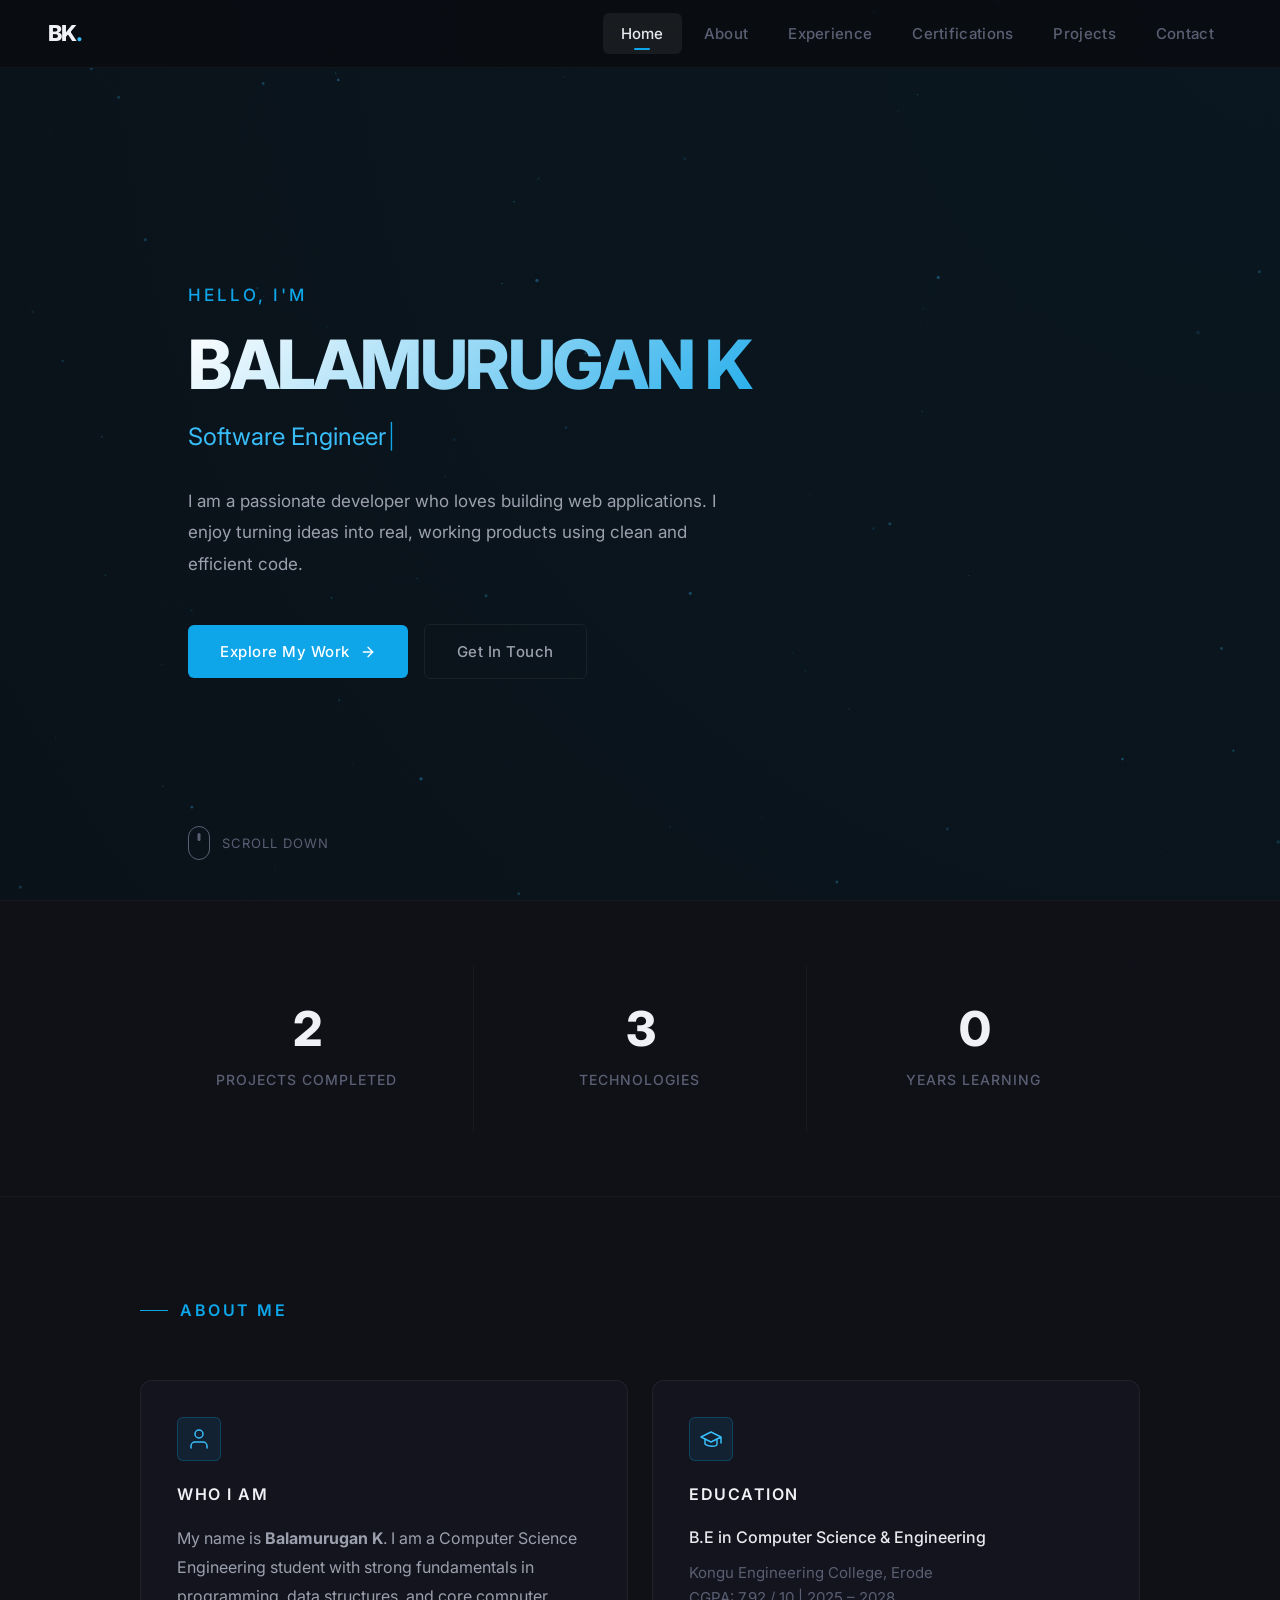
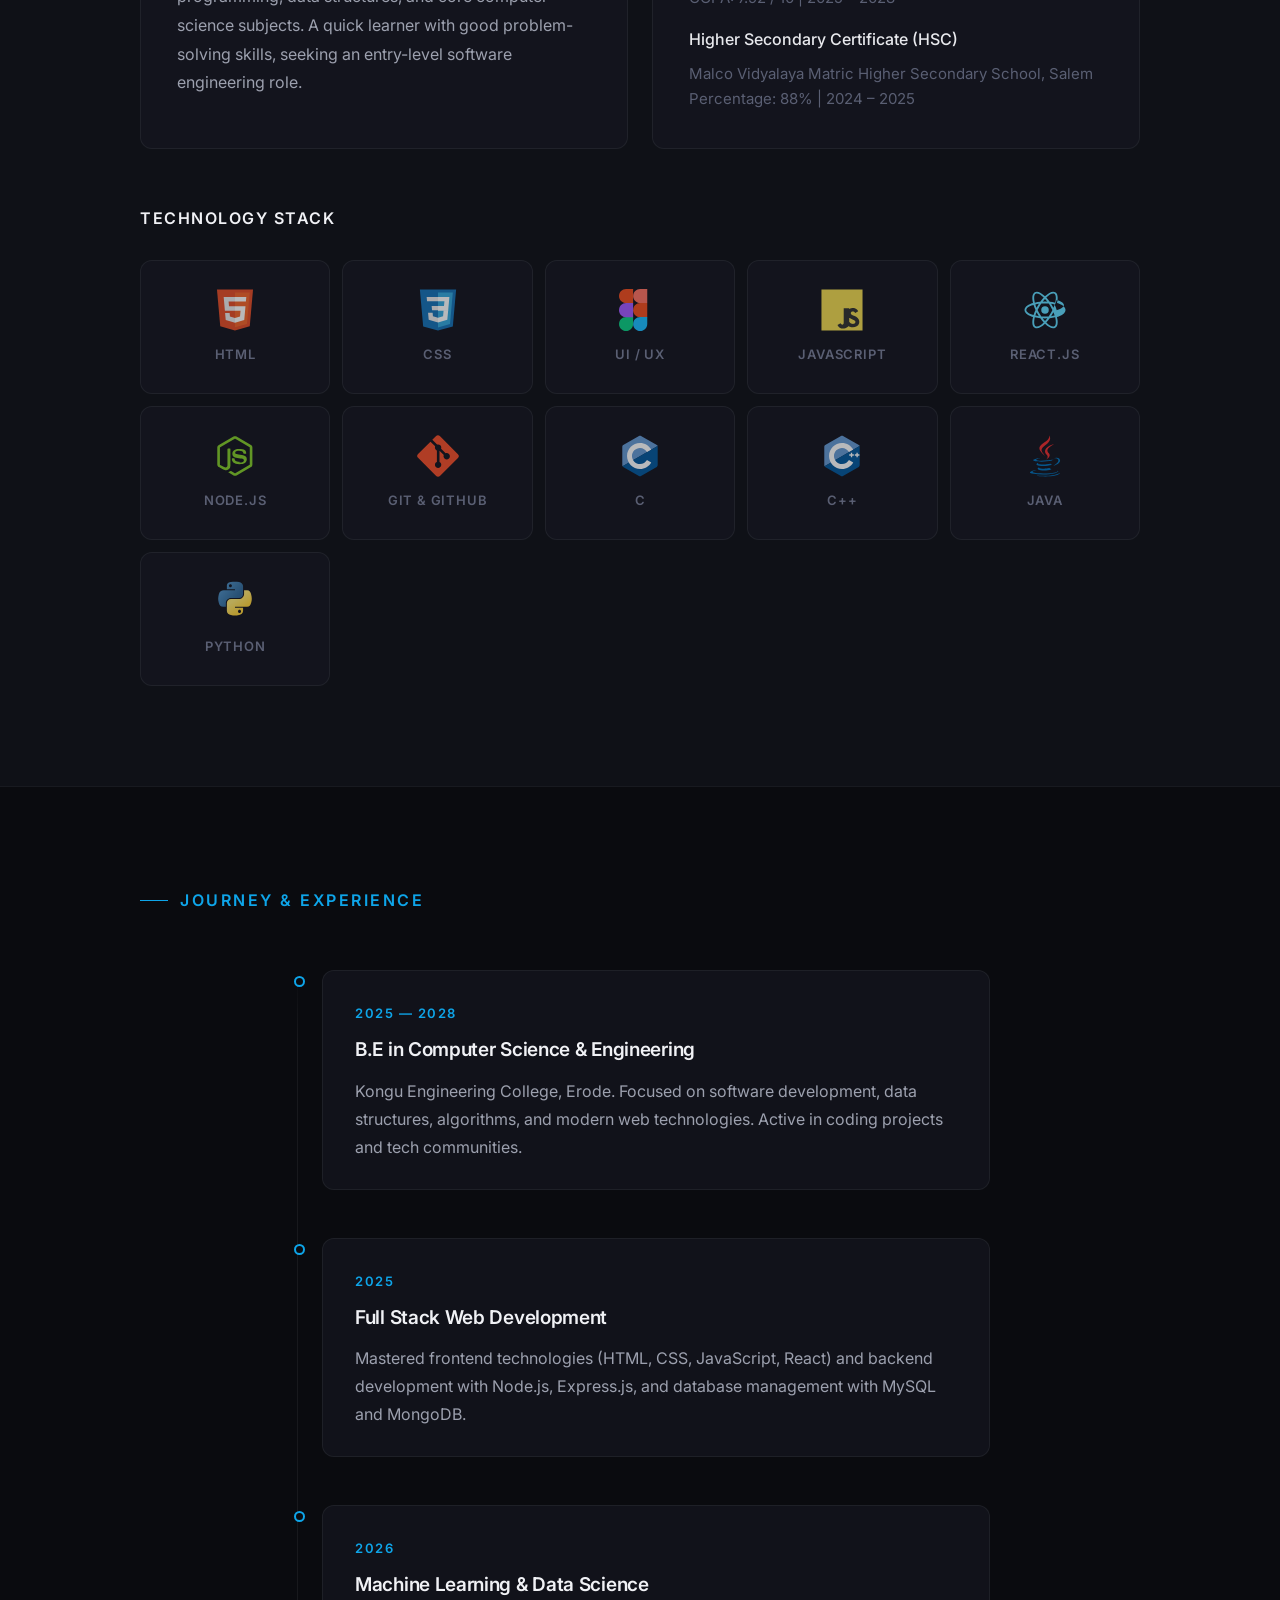
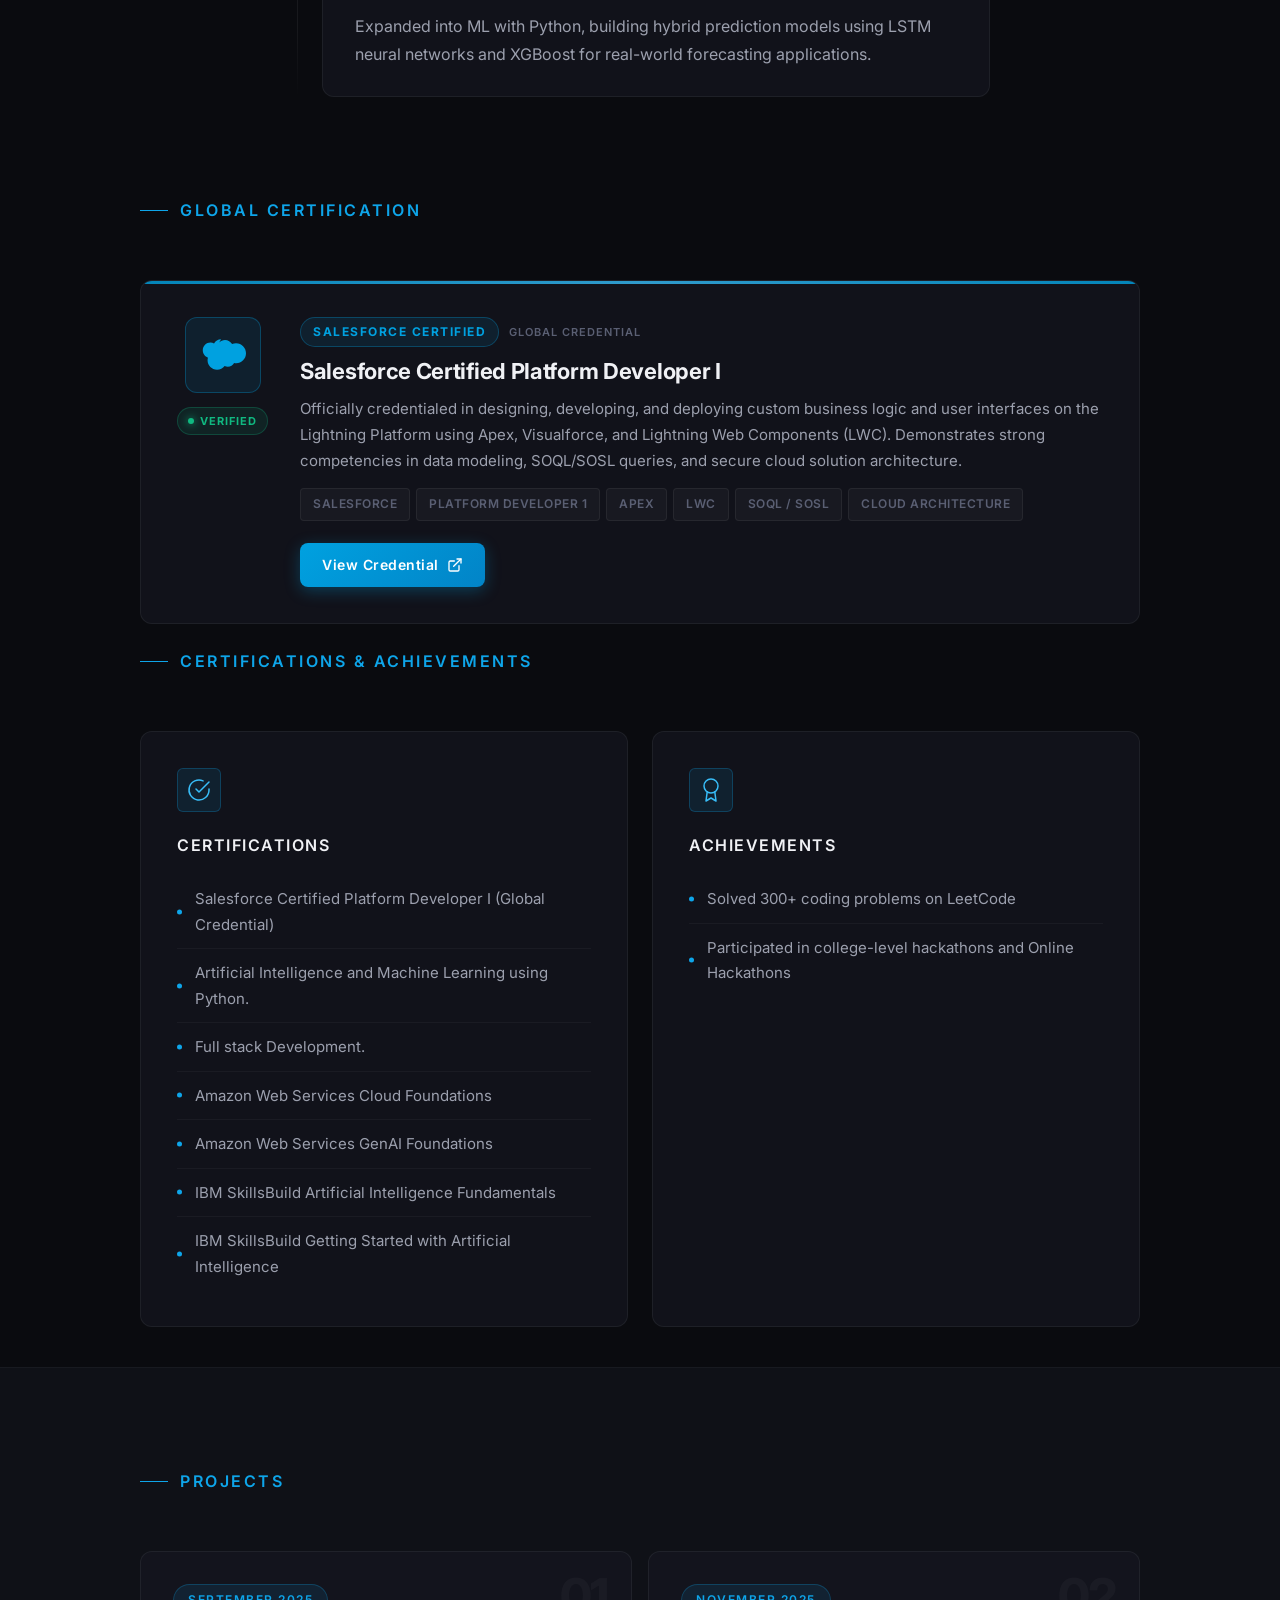
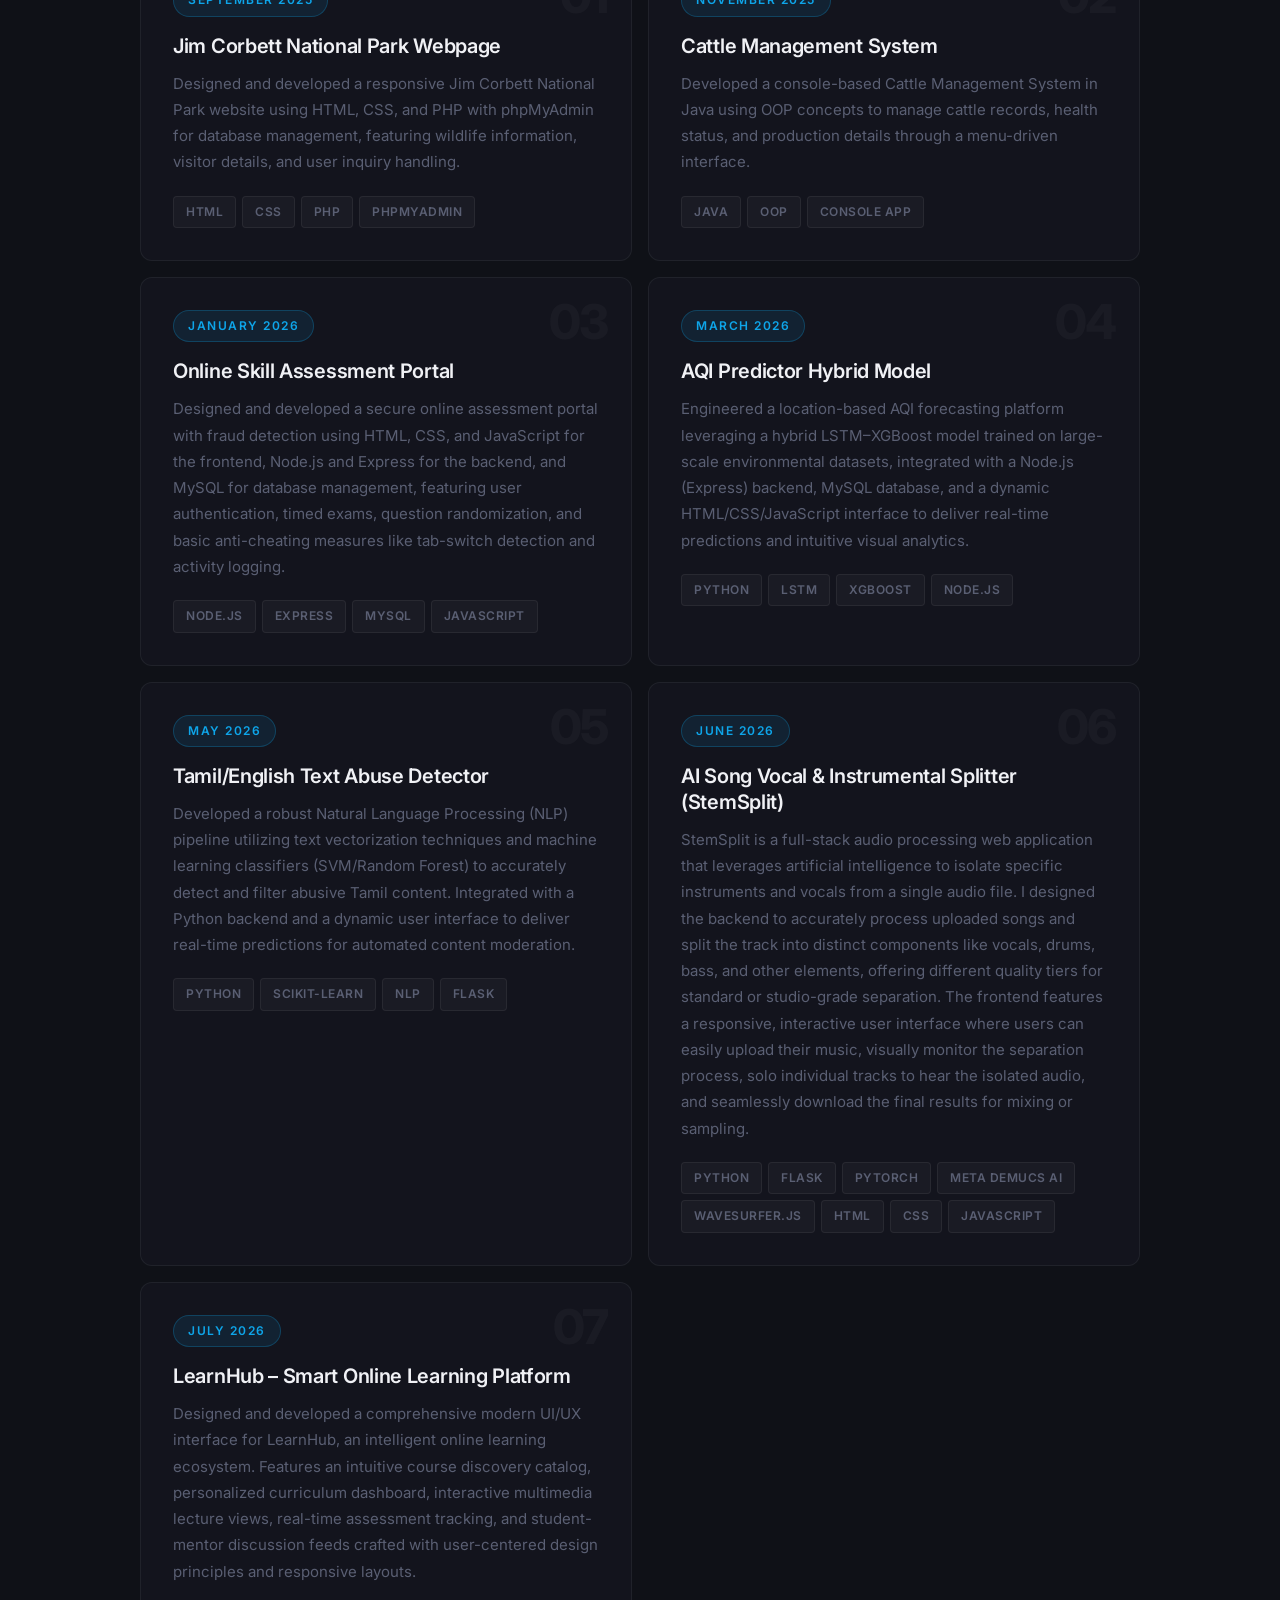
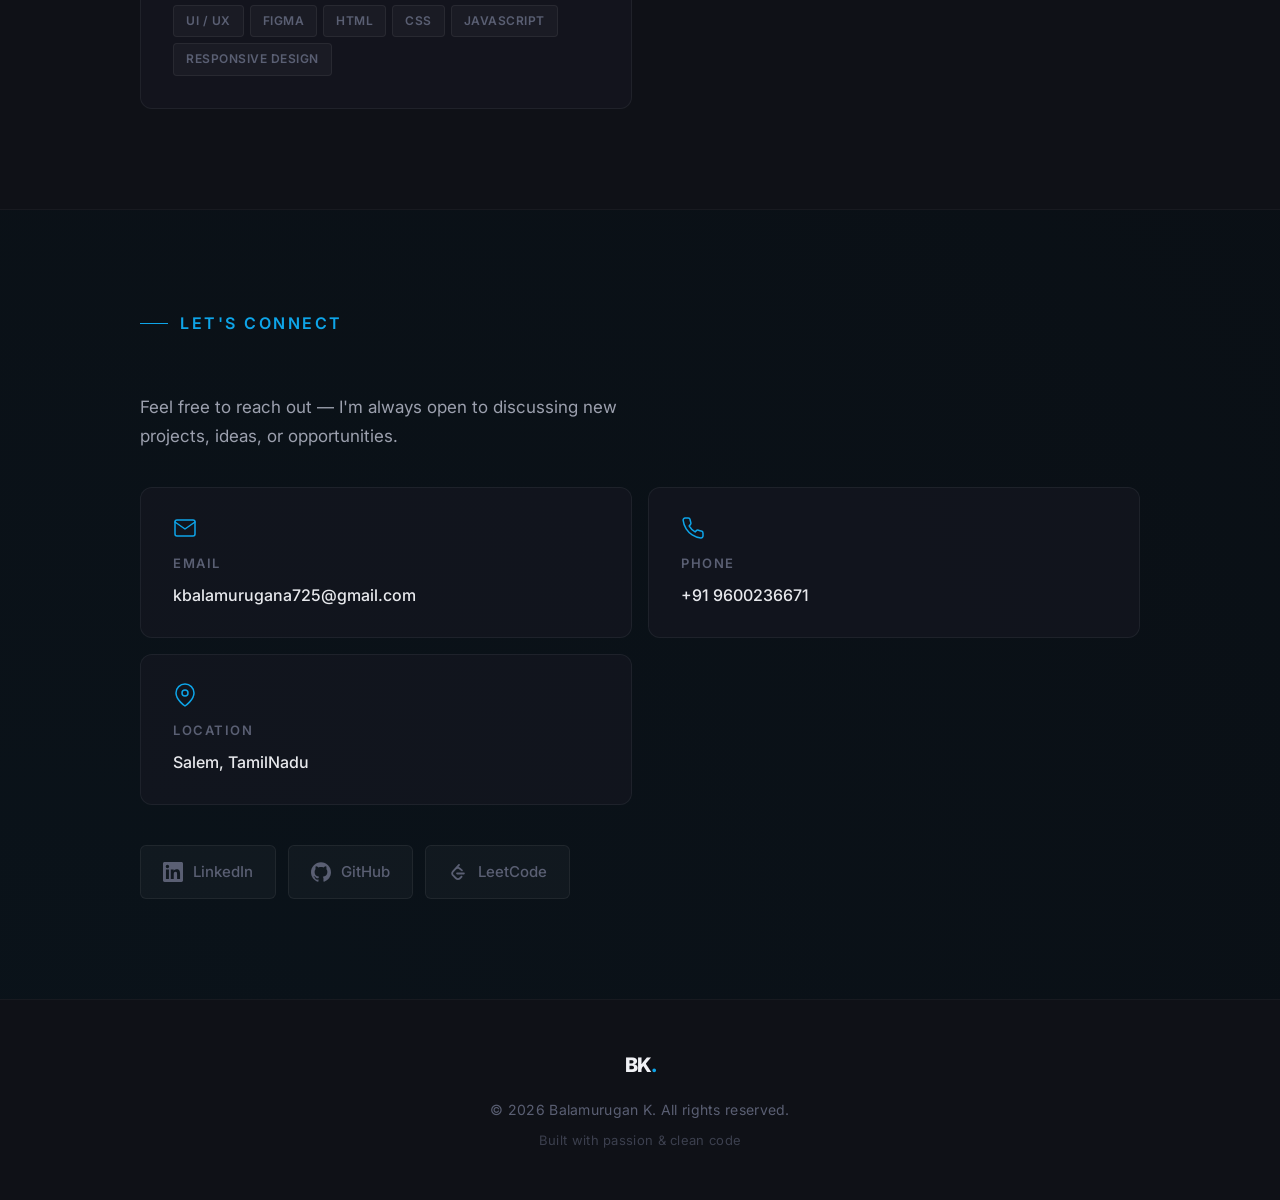
==== commit 9d9bbefb: "Add Salesforce Platform Developer 1 certification and LearnHub UI project" ====
--- a/index.html
+++ b/index.html
@@ -25,6 +25,7 @@
             <a href="#home" class="nav-link active">Home</a>
             <a href="#about" class="nav-link">About</a>
             <a href="#experience" class="nav-link">Experience</a>
+            <a href="#certifications" class="nav-link">Certifications</a>
             <a href="#projects" class="nav-link">Projects</a>
             <a href="#contact" class="nav-link">Contact</a>
         </nav>
@@ -41,6 +42,7 @@
             <a href="#home" class="mobile-nav-link">Home</a>
             <a href="#about" class="mobile-nav-link">About</a>
             <a href="#experience" class="mobile-nav-link">Experience</a>
+            <a href="#certifications" class="mobile-nav-link">Certifications</a>
             <a href="#projects" class="mobile-nav-link">Projects</a>
             <a href="#contact" class="mobile-nav-link">Contact</a>
         </nav>
@@ -79,11 +81,11 @@
     <section id="stats" class="stats-section">
         <div class="stats-grid">
             <div class="stat-item reveal">
-                <span class="stat-number" data-target="5">0</span>
+                <span class="stat-number" data-target="7">0</span>
                 <span class="stat-label">Projects Completed</span>
             </div>
             <div class="stat-item reveal">
-                <span class="stat-number" data-target="9">0</span>
+                <span class="stat-number" data-target="10">0</span>
                 <span class="stat-label">Technologies</span>
             </div>
             <div class="stat-item reveal">
@@ -141,6 +143,18 @@
                 <div class="skill-item">
                     <svg viewBox="0 0 128 128" width="48" height="48"><path fill="#1572B6" d="M18.814 114.123L8.76 1.352h110.48l-10.064 112.754-45.243 12.543z"/><path fill="#33A9DC" d="M64.001 117.062l36.559-10.136 8.601-96.354h-45.16z"/><path fill="#fff" d="M64.001 51.429h18.302l1.264-14.163H64.001V24.166h34.682l-.332 3.711-3.4 38.114H64.001z"/><path fill="#EBEBEB" d="M64.083 87.349l-.061.018-15.403-4.159-.985-11.031H33.752l1.937 21.717 28.331 7.863.063-.018z"/><path fill="#fff" d="M81.127 64.675l-1.666 18.522-15.426 4.164v14.39l28.354-7.858.208-2.337 2.406-26.881z"/><path fill="#EBEBEB" d="M64.048 24.166v13.1H30.64l-.277-3.108-.633-7.081-.337-2.911zm-.047 27.263v13.1H45.788l-.277-3.108-.632-7.08-.338-2.912z"/></svg>
                     <span>CSS</span>
+                </div>
+                <!-- UI & UX -->
+                <div class="skill-item">
+                    <svg viewBox="0 0 128 128" width="48" height="48">
+                        <path fill="#F24E1E" d="M43 64.5c0-11.87 9.63-21.5 21.5-21.5H86v43H64.5C52.63 86 43 76.37 43 64.5z"/>
+                        <path fill="#FF7262" d="M43 21.5C43 9.63 52.63 0 64.5 0H86v43H64.5C52.63 43 43 33.37 43 21.5z"/>
+                        <path fill="#1ABCFE" d="M43 106.5c0-11.87 9.63-21.5 21.5-21.5H86v21.5c0 11.87-9.63 21.5-21.5 21.5S43 118.37 43 106.5z"/>
+                        <path fill="#0ACF83" d="M0 106.5C0 94.63 9.63 85 21.5 85H43v21.5C43 118.37 33.37 128 21.5 128S0 118.37 0 106.5z"/>
+                        <path fill="#A259FF" d="M0 64.5C0 52.63 9.63 43 21.5 43H43v43H21.5C9.63 86 0 76.37 0 64.5z"/>
+                        <path fill="#F24E1E" d="M0 21.5C0 9.63 9.63 0 21.5 0H43v43H21.5C9.63 43 0 33.37 0 21.5z"/>
+                    </svg>
+                    <span>UI / UX</span>
                 </div>
                 <!-- JavaScript -->
                 <div class="skill-item">
@@ -217,6 +231,52 @@
         </div>
     </section>
 
+    <!-- Global Certification Section -->
+    <section id="certifications" class="experience-section global-cert-section" style="padding-top: 0; padding-bottom: 24px;">
+        <h2 class="section-title reveal">Global Certification</h2>
+        
+        <div class="global-cert-wrapper reveal">
+            <div class="global-cert-card">
+                <div class="global-cert-badge-col">
+                    <div class="salesforce-icon-box" title="Salesforce">
+                        <svg viewBox="0 0 24 24" width="46" height="46" fill="none">
+                            <path fill="#00A1E0" d="M10.005 5.416c.75-.796 1.845-1.306 3.046-1.306 1.56 0 2.954.9 3.689 2.205.63-.3 1.35-.45 2.101-.45 2.849 0 5.159 2.34 5.159 5.22s-2.311 5.22-5.176 5.22c-.345 0-.689-.044-1.02-.104-.645 1.17-1.875 1.95-3.3 1.95-.6 0-1.155-.15-1.65-.375-.93 1.2-2.355 1.95-3.96 1.95-2.73 0-4.95-2.22-4.95-4.95 0-.48.075-.945.21-1.38-1.575-.54-2.71-2.04-2.71-3.81 0-2.235 1.815-4.05 4.05-4.05.66 0 1.275.165 1.83.45.69-1.335 2.07-2.25 3.66-2.25z"/>
+                        </svg>
+                    </div>
+                    <span class="cert-status-badge">
+                        <span class="status-dot"></span> Verified
+                    </span>
+                </div>
+                <div class="global-cert-content">
+                    <div class="cert-header-meta">
+                        <span class="cert-issuer-tag">Salesforce Certified</span>
+                        <span class="cert-type-tag">Global Credential</span>
+                    </div>
+                    <h3 class="global-cert-title">Salesforce Certified Platform Developer I</h3>
+                    <p class="global-cert-description">
+                        Officially credentialed in designing, developing, and deploying custom business logic and user interfaces on the Lightning Platform using Apex, Visualforce, and Lightning Web Components (LWC). Demonstrates strong competencies in data modeling, SOQL/SOSL queries, and secure cloud solution architecture.
+                    </p>
+                    <div class="project-tags" style="margin-top: 10px; margin-bottom: 22px;">
+                        <span class="tag">Salesforce</span>
+                        <span class="tag">Platform Developer 1</span>
+                        <span class="tag">Apex</span>
+                        <span class="tag">LWC</span>
+                        <span class="tag">SOQL / SOSL</span>
+                        <span class="tag">Cloud Architecture</span>
+                    </div>
+                    <a href="https://www.salesforce.com/trailblazer/rblwh94b0utdbyl1iz" target="_blank" rel="noopener noreferrer" class="btn btn-primary cert-verify-btn" id="view-salesforce-cert">
+                        <span>View Credential</span>
+                        <svg width="16" height="16" viewBox="0 0 24 24" fill="none" stroke="currentColor" stroke-width="2" stroke-linecap="round" stroke-linejoin="round">
+                            <path d="M18 13v6a2 2 0 0 1-2 2H5a2 2 0 0 1-2-2V8a2 2 0 0 1 2-2h6"></path>
+                            <polyline points="15 3 21 3 21 9"></polyline>
+                            <line x1="10" y1="14" x2="21" y2="3"></line>
+                        </svg>
+                    </a>
+                </div>
+            </div>
+        </div>
+    </section>
+
     <!-- Certifications & Achievements Section -->
     <section id="certifications-achievements" class="experience-section" style="padding-top: 0; padding-bottom: 40px;">
         <h2 class="section-title reveal">Certifications & Achievements</h2>
@@ -228,6 +288,7 @@
                 </div>
                 <h3>Certifications</h3>
                 <ul>
+                    <li>Salesforce Certified Platform Developer I (Global Credential)</li>
                     <li>Artificial Intelligence and Machine Learning using Python.</li>
                     <li>Full stack Development.</li>
                     <li>Amazon Web Services Cloud Foundations</li>
@@ -386,6 +447,28 @@
                         <span class="tag">HTML</span>
                         <span class="tag">CSS</span>
                         <span class="tag">JavaScript</span>
+                    </div>
+                </div>
+            </div>
+
+            <!-- Project 7 -->
+            <div class="project-card reveal" id="project-learnhub">
+                <div class="project-card-inner">
+                    <div class="project-number">07</div>
+                    <div class="project-header">
+                        <span class="project-date">July 2026</span>
+                    </div>
+                    <h3 class="project-title">LearnHub – Smart Online Learning Platform</h3>
+                    <p class="project-description">
+                        Designed and developed a comprehensive modern UI/UX interface for LearnHub, an intelligent online learning ecosystem. Features an intuitive course discovery catalog, personalized curriculum dashboard, interactive multimedia lecture views, real-time assessment tracking, and student-mentor discussion feeds crafted with user-centered design principles and responsive layouts.
+                    </p>
+                    <div class="project-tags">
+                        <span class="tag">UI / UX</span>
+                        <span class="tag">Figma</span>
+                        <span class="tag">HTML</span>
+                        <span class="tag">CSS</span>
+                        <span class="tag">JavaScript</span>
+                        <span class="tag">Responsive Design</span>
                     </div>
                 </div>
             </div>
--- a/style.css
+++ b/style.css
@@ -770,6 +770,193 @@
     line-height: 1.75;
 }
 
+/* ===== Global Certification Section ===== */
+.global-cert-section {
+    max-width: 100%;
+    background: var(--bg-primary);
+}
+
+.global-cert-wrapper {
+    max-width: 1000px;
+    margin: 0 auto;
+}
+
+.global-cert-card {
+    background: var(--bg-card);
+    border: 1px solid var(--border-card);
+    border-radius: var(--radius-md);
+    padding: 36px;
+    display: flex;
+    gap: 32px;
+    align-items: flex-start;
+    position: relative;
+    overflow: hidden;
+    transition: all var(--transition-smooth);
+}
+
+.global-cert-card::before {
+    content: '';
+    position: absolute;
+    top: 0;
+    left: 0;
+    right: 0;
+    height: 3px;
+    background: linear-gradient(90deg, #00A1E0, var(--accent-light), #00A1E0);
+    opacity: 0.8;
+}
+
+.global-cert-card:hover {
+    background: var(--bg-card-hover);
+    border-color: rgba(0, 161, 224, 0.45);
+    transform: translateY(-4px);
+    box-shadow: 0 16px 48px rgba(0, 161, 224, 0.16);
+}
+
+.global-cert-badge-col {
+    display: flex;
+    flex-direction: column;
+    align-items: center;
+    gap: 14px;
+    flex-shrink: 0;
+}
+
+.salesforce-icon-box {
+    width: 76px;
+    height: 76px;
+    border-radius: var(--radius-md);
+    background: rgba(0, 161, 224, 0.1);
+    border: 1px solid rgba(0, 161, 224, 0.3);
+    display: flex;
+    align-items: center;
+    justify-content: center;
+    transition: all var(--transition-smooth);
+}
+
+.global-cert-card:hover .salesforce-icon-box {
+    transform: scale(1.05);
+    background: rgba(0, 161, 224, 0.18);
+    box-shadow: 0 0 24px rgba(0, 161, 224, 0.35);
+}
+
+.cert-status-badge {
+    display: inline-flex;
+    align-items: center;
+    gap: 6px;
+    font-size: 11px;
+    font-weight: 700;
+    letter-spacing: 1px;
+    text-transform: uppercase;
+    color: #10b981;
+    background: rgba(16, 185, 129, 0.1);
+    border: 1px solid rgba(16, 185, 129, 0.25);
+    padding: 4px 10px;
+    border-radius: 20px;
+}
+
+.status-dot {
+    width: 6px;
+    height: 6px;
+    background: #10b981;
+    border-radius: 50%;
+    box-shadow: 0 0 8px #10b981;
+    animation: certPulse 2s infinite;
+}
+
+@keyframes certPulse {
+    0%, 100% { opacity: 1; transform: scale(1); }
+    50% { opacity: 0.4; transform: scale(0.85); }
+}
+
+.global-cert-content {
+    flex: 1;
+}
+
+.cert-header-meta {
+    display: flex;
+    align-items: center;
+    gap: 10px;
+    margin-bottom: 10px;
+    flex-wrap: wrap;
+}
+
+.cert-issuer-tag {
+    font-size: 12px;
+    font-weight: 700;
+    letter-spacing: 1.5px;
+    text-transform: uppercase;
+    color: #00A1E0;
+    background: rgba(0, 161, 224, 0.1);
+    border: 1px solid rgba(0, 161, 224, 0.3);
+    padding: 4px 12px;
+    border-radius: 20px;
+}
+
+.cert-type-tag {
+    font-size: 11px;
+    font-weight: 600;
+    letter-spacing: 1px;
+    text-transform: uppercase;
+    color: var(--text-muted);
+}
+
+.global-cert-title {
+    font-size: 22px;
+    font-weight: 700;
+    color: var(--text-heading);
+    margin-bottom: 10px;
+    letter-spacing: -0.3px;
+    line-height: 1.3;
+}
+
+.global-cert-description {
+    font-size: 15px;
+    color: var(--text-secondary);
+    line-height: 1.75;
+    margin-bottom: 14px;
+}
+
+.cert-verify-btn {
+    display: inline-flex;
+    align-items: center;
+    gap: 8px;
+    padding: 10px 22px;
+    font-size: 14px;
+    font-weight: 600;
+    border-radius: 8px;
+    background: linear-gradient(135deg, #00A1E0, #0284c7);
+    color: #fff;
+    border: none;
+    box-shadow: 0 4px 16px rgba(0, 161, 224, 0.3);
+    transition: all var(--transition-smooth);
+}
+
+.cert-verify-btn:hover {
+    background: linear-gradient(135deg, #0284c7, #38bdf8);
+    transform: translateY(-2px);
+    box-shadow: 0 6px 22px rgba(0, 161, 224, 0.45);
+    color: #fff;
+}
+
+@media (max-width: 768px) {
+    .global-cert-card {
+        flex-direction: column;
+        align-items: flex-start;
+        gap: 20px;
+        padding: 24px;
+    }
+
+    .global-cert-badge-col {
+        flex-direction: row;
+        align-items: center;
+        gap: 16px;
+    }
+
+    .salesforce-icon-box {
+        width: 60px;
+        height: 60px;
+    }
+}
+
 /* ===== Projects Section ===== */
 #projects {
     background: var(--bg-secondary);
